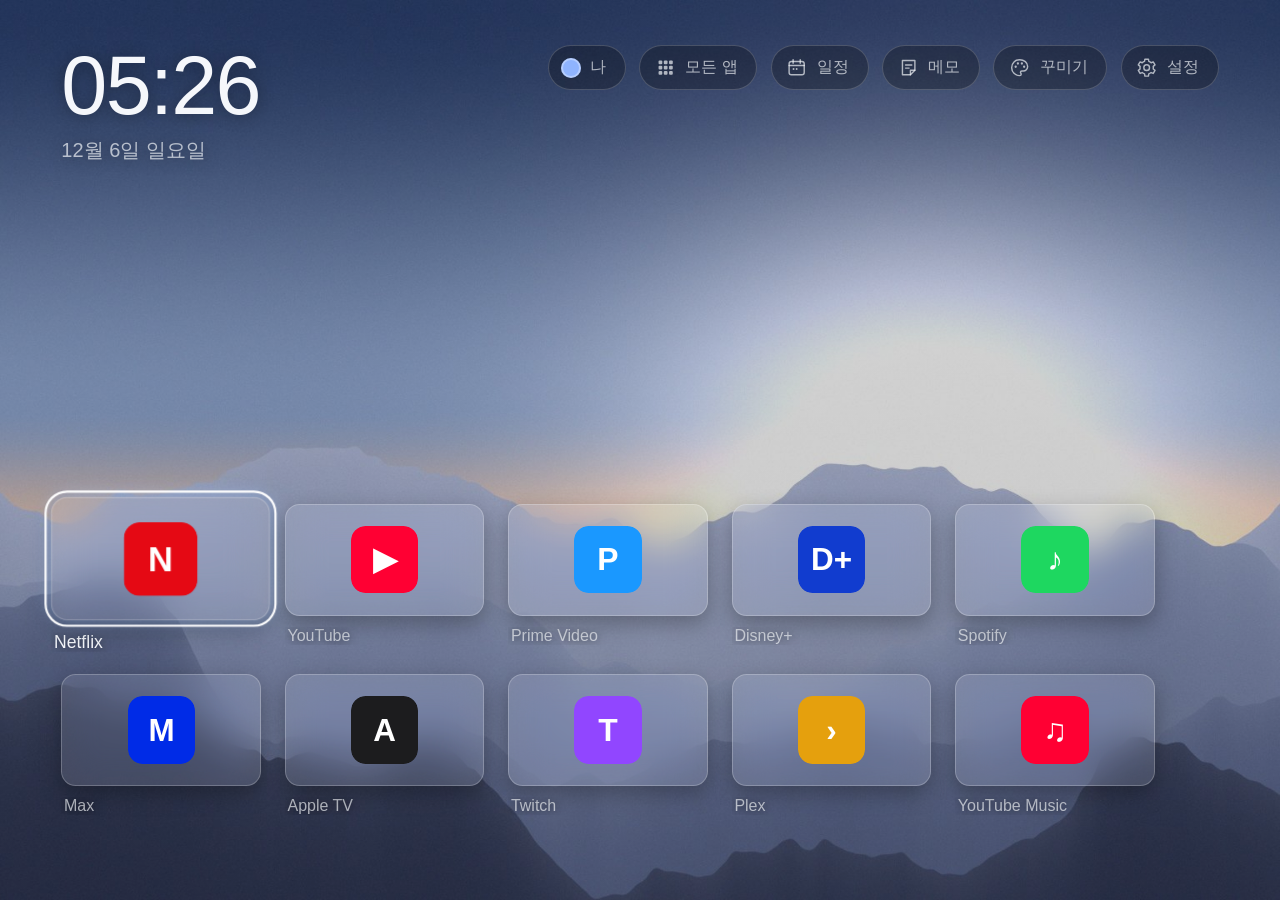
==== app/src/main/assets/www/index.html @ c69f03f1 "Screensaver and memo board - CoveDream: Cove as the TV screensaver (photos with a slow zoom, clock, " ====
<!doctype html>
<html lang="ko">
<head>
<meta charset="utf-8">
<meta name="viewport" content="width=device-width, initial-scale=1">
<title>Cove</title>
<link rel="stylesheet" href="app.css">
</head>
<body data-font="modern">
  <div id="bg"><img id="bgA" alt=""><img id="bgB" alt=""><div id="bgFill"></div><canvas id="bgFx"></canvas><div id="bgApp"><img id="bgAppImg" alt=""></div></div>
  <div id="dim"></div>

  <main id="home" data-layout="grid" data-tiles="glass" data-labels="on">
    <header class="top">
      <div class="clock" id="clock"><div class="time" id="time"></div><div class="date" id="date"></div><div class="weather" id="weather" hidden></div><div class="nextevt" id="nextEvt" hidden></div><div class="nextevt memo" id="memoLine" hidden></div></div>
      <nav class="quick">
        <button class="qbtn focusable profile" data-act="profiles" aria-label="프로필">
          <span class="pdot" id="pDot"></span><span id="pName">나</span>
        </button>
        <button class="qbtn focusable" data-act="drawer" aria-label="모든 앱">
          <svg viewBox="0 0 24 24" aria-hidden="true"><g fill="currentColor"><rect x="4" y="4" width="4.2" height="4.2" rx="1.2"/><rect x="9.9" y="4" width="4.2" height="4.2" rx="1.2"/><rect x="15.8" y="4" width="4.2" height="4.2" rx="1.2"/><rect x="4" y="9.9" width="4.2" height="4.2" rx="1.2"/><rect x="9.9" y="9.9" width="4.2" height="4.2" rx="1.2"/><rect x="15.8" y="9.9" width="4.2" height="4.2" rx="1.2"/><rect x="4" y="15.8" width="4.2" height="4.2" rx="1.2"/><rect x="9.9" y="15.8" width="4.2" height="4.2" rx="1.2"/><rect x="15.8" y="15.8" width="4.2" height="4.2" rx="1.2"/></g></svg>
          <span>모든 앱</span>
        </button>
        <button class="qbtn focusable" data-act="calendar" aria-label="일정">
          <svg viewBox="0 0 24 24" aria-hidden="true"><rect x="3.5" y="5" width="17" height="15" rx="2.5" fill="none" stroke="currentColor" stroke-width="1.6"/><path d="M3.5 9.5h17M8 3v4M16 3v4" stroke="currentColor" stroke-width="1.6" stroke-linecap="round"/><circle cx="8.5" cy="13.5" r="1.1" fill="currentColor"/><circle cx="12" cy="13.5" r="1.1" fill="currentColor"/></svg>
          <span>일정</span>
        </button>
        <button class="qbtn focusable" data-act="memo" aria-label="메모">
          <svg viewBox="0 0 24 24" aria-hidden="true"><path d="M5 4h14v11l-5 5H5z" fill="none" stroke="currentColor" stroke-width="1.6" stroke-linejoin="round"/><path d="M14 20v-5h5M8.5 9h7M8.5 12.5h4" fill="none" stroke="currentColor" stroke-width="1.6" stroke-linecap="round" stroke-linejoin="round"/></svg>
          <span>메모</span>
        </button>
        <button class="qbtn focusable" data-act="look" aria-label="꾸미기">
          <svg viewBox="0 0 24 24" aria-hidden="true"><path d="M12 3a9 9 0 0 0 0 18c1.1 0 1.7-.8 1.7-1.6 0-.5-.2-.8-.4-1.1-.3-.3-.4-.6-.4-1 0-.9.7-1.6 1.6-1.6H16a5 5 0 0 0 5-5C21 6.4 17 3 12 3Z" fill="none" stroke="currentColor" stroke-width="1.6"/><circle cx="7.5" cy="11" r="1.3" fill="currentColor"/><circle cx="10" cy="7.3" r="1.3" fill="currentColor"/><circle cx="14.5" cy="7.3" r="1.3" fill="currentColor"/><circle cx="17" cy="11" r="1.3" fill="currentColor"/></svg>
          <span>꾸미기</span>
        </button>
        <button class="qbtn focusable" data-act="settings" aria-label="설정">
          <svg viewBox="0 0 24 24" aria-hidden="true"><path d="M12 15.2a3.2 3.2 0 1 0 0-6.4 3.2 3.2 0 0 0 0 6.4Z" fill="none" stroke="currentColor" stroke-width="1.6"/><path d="m19.4 13.5.1-1.5-.1-1.5 2-1.6-2-3.4-2.4 1a7.6 7.6 0 0 0-2.6-1.5L14 2.5h-4l-.4 2.5A7.6 7.6 0 0 0 7 6.5l-2.4-1-2 3.4 2 1.6-.1 1.5.1 1.5-2 1.6 2 3.4 2.4-1a7.6 7.6 0 0 0 2.6 1.5l.4 2.5h4l.4-2.5a7.6 7.6 0 0 0 2.6-1.5l2.4 1 2-3.4-2-1.6Z" fill="none" stroke="currentColor" stroke-width="1.6" stroke-linejoin="round"/></svg>
          <span>설정</span>
        </button>
      </nav>
    </header>
    <section id="hero" class="hero" hidden>
      <div class="h-art" id="heroArt"></div>
      <div class="h-text"><h1 id="heroName"></h1><p id="heroSub"></p></div>
    </section>
    <nav id="rtabs" class="rtabs" hidden></nav>
    <section id="tiles" class="tiles"></section>
    <p id="empty" class="empty" hidden>꾸미기 › 앱 고르기에서 홈 화면에 둘 앱을 선택하세요.</p>
  </main>

  <section id="drawer" hidden>
    <div class="d-head"><h2>모든 앱</h2><span id="dCount"></span></div>
    <div class="dgrid" id="dGrid"></div>
    <div class="p-hint"><span><kbd>OK</kbd>실행</span><span><kbd>OK 길게</kbd>메뉴</span><span><kbd>뒤로</kbd>닫기</span></div>
  </section>

  <section id="cal" hidden>
    <div class="c-head"><h2>일정</h2><div class="c-tabs" id="calTabs"></div><span class="c-sync" id="calSync"></span></div>
    <div class="c-body" id="calBody"></div>
    <div class="p-hint" id="calHint"></div>
  </section>

  <section id="memo" hidden>
    <div class="c-head"><h2>메모</h2><span class="c-sync">폰 리모컨이나 "메모 남겨 …"라고 말해서도 붙일 수 있어요</span></div>
    <div class="memo-grid" id="memoGrid"></div>
    <div class="p-hint"><span><kbd>방향키</kbd>이동</span><span><kbd>OK</kbd>붙이기 · 열기</span><span><kbd>뒤로</kbd>닫기</span></div>
  </section>

  <aside id="panel" hidden>
    <div class="p-head"><div class="p-kicker" id="pKicker"></div><h2 id="pTitle"></h2></div>
    <div id="pExtra"></div>
    <div class="p-rows" id="pRows"></div>
    <div class="p-hint" id="pHint"></div>
  </aside>

  <div id="pin" hidden>
    <div class="pin-box">
      <div class="p-kicker">PIN</div>
      <h2 id="pinTitle"></h2>
      <p id="pinSub"></p>
      <div class="dots" id="pinDots"></div>
      <div class="keys" id="pinKeys"></div>
      <div class="p-hint"><span><kbd>0-9</kbd>리모컨 숫자키</span><span><kbd>뒤로</kbd>지우기 / 취소</span></div>
    </div>
  </div>

  <div id="ambient" hidden></div>

  <div id="toast" role="status"></div>
  <script src="ambient.js"></script>
  <script src="app.js"></script>
</body>
</html>
---- app/src/main/assets/www/app.css ----
/* Cove home screen. 1rem = 1/96 of the screen width, so the layout looks the same on 720p, 1080p and 4K. */
:root {
  --ink: #f5f7fb;
  --ink-dim: rgba(245, 247, 251, .68);
  --glass: rgba(255, 255, 255, .13);
  --glass-line: rgba(255, 255, 255, .22);
  --frost: rgba(246, 248, 252, .78);
  --dark: rgba(10, 12, 18, .72);
  --focus: #ffffff;
  --glow: rgba(160, 196, 255, .65);
  --panel: rgba(13, 16, 24, .9);
  --accent: #9cc2ff;
  --ease: cubic-bezier(.2, .8, .2, 1);
  color-scheme: dark;
}
html { font-size: calc(100vw / 96); background: #000; }
* { box-sizing: border-box; }
body { margin: 0; height: 100vh; overflow: hidden; color: var(--ink); background: #000;
  font-family: "Roboto", "Noto Sans CJK KR", "Noto Sans KR", sans-serif; -webkit-font-smoothing: antialiased; cursor: none; }
body[data-font="light"] { font-weight: 300; }
body[data-font="light"] .time { font-weight: 100; }
body[data-font="classic"] { font-family: "Noto Serif", "Noto Serif CJK KR", serif; }
body[data-font="mono"] { font-family: "Droid Sans Mono", "Roboto Mono", monospace; letter-spacing: -.02em; }
button { font: inherit; color: inherit; background: none; border: 0; padding: 0; }
[hidden] { display: none !important; }

/* ---------- background ---------- */
#bg { position: fixed; inset: 0; overflow: hidden; }
#bg > img { position: absolute; inset: 0; width: 100%; height: 100%; object-fit: cover; opacity: 0; transition: opacity .9s ease; }
#bg > img.on { opacity: 1; }
#bgFill, #bgFx, #bgApp { position: absolute; inset: 0; width: 100%; height: 100%; opacity: 0; transition: opacity .8s ease; }
#bg[data-kind="color"] > img.on, #bg[data-kind="live"] > img.on, #bg[data-kind="app"] > img.on { opacity: 0; }
#bg[data-kind="color"] #bgFill, #bg[data-kind="live"] #bgFx, #bg[data-kind="overlay"] #bgFx, #bg[data-kind="app"] #bgApp { opacity: 1; }
#bgApp { background: radial-gradient(120% 100% at 75% 20%, var(--appc, #1a1f2b), #05070c 75%); transition: opacity .8s ease, background .6s ease; }
#bgAppImg { position: absolute; inset: 0; width: 100%; height: 100%; object-fit: cover; filter: blur(48px) saturate(1.4) brightness(.7); transform: scale(1.3); transition: opacity .6s ease; }
#bgApp::after { content: ""; position: absolute; inset: 0; background: radial-gradient(130% 100% at 70% 25%, rgba(0,0,0,0) 30%, rgba(0,0,0,.55)); }
#dim { position: fixed; inset: 0; pointer-events: none; transition: background .4s ease;
  background: linear-gradient(180deg, rgba(0,0,0,calc(var(--dim, .2) * .7)) 0%, rgba(0,0,0,var(--dim, .2)) 100%); }

/* ---------- home ---------- */
#home { position: fixed; inset: 0; padding: 3.4rem 4.6rem 4.4rem; display: flex; flex-direction: column; }
.top { display: flex; align-items: flex-start; justify-content: space-between; gap: 2rem; }
.clock { text-shadow: 0 .1rem 1.2rem rgba(0,0,0,.35); }
.time { font-size: 6.2rem; line-height: 1; font-weight: 300; letter-spacing: -.02em; font-variant-numeric: tabular-nums; }
.time small { font-size: .38em; font-weight: 400; margin-left: .35em; letter-spacing: 0; opacity: .8; }
.date { font-size: 1.5rem; color: var(--ink-dim); margin-top: .7rem; }
.weather { display: flex; align-items: center; gap: .8rem; margin-top: .8rem; font-size: 1.4rem; color: var(--ink); }
.weather svg { width: 2.4rem; height: 2.4rem; flex: none; }
.weather b { font-weight: 500; font-size: 1.6rem; }
.weather span { color: var(--ink-dim); }
[data-layout="icons"] .weather { font-size: 1.15rem; margin-top: .4rem; }
[data-layout="icons"] .weather svg { width: 1.9rem; height: 1.9rem; }
[data-layout="minimal"] .weather { justify-content: center; font-size: 1.6rem; margin-top: 1.2rem; }
.quick { display: flex; gap: 1rem; }
.qbtn { display: flex; align-items: center; gap: .7rem; padding: .8rem 1.4rem .8rem 1.1rem; border-radius: 3rem;
  background: rgba(0,0,0,.28); border: .08rem solid rgba(255,255,255,.18); font-size: 1.2rem; color: var(--ink-dim);
  transition: transform .18s var(--ease), background .18s, color .18s; }
.qbtn svg { width: 1.6rem; height: 1.6rem; }
.qbtn.focus { background: #fff; color: #11141b; transform: scale(1.06); }
.qbtn.profile { padding-left: .9rem; }
.pdot { width: 1.5rem; height: 1.5rem; border-radius: 50%; background: var(--pc, #8fb4ff); box-shadow: inset 0 0 0 .15rem rgba(255,255,255,.35); flex: none; }

.tiles { margin-top: auto; display: grid; grid-template-columns: repeat(var(--cols, 5), minmax(0, 1fr)); gap: 2.2rem 1.8rem; }
.tile { position: relative; display: grid; gap: .8rem; transition: transform .2s var(--ease); }
.face { position: relative; aspect-ratio: 16 / 9; border-radius: var(--radius, 1.1rem); overflow: hidden; display: grid; place-items: center; isolation: isolate;
  transition: box-shadow .2s var(--ease); box-shadow: 0 .6rem 1.6rem rgba(0,0,0,.28); }
.face .banner { position: absolute; inset: -2px; width: calc(100% + 4px); height: calc(100% + 4px); max-width: none; object-fit: cover; }
.face.hasbanner { background: #000 !important; }
.face .icon { width: 34%; aspect-ratio: 1; object-fit: contain; border-radius: 22%; }
.face .initial { font-size: 2.6rem; font-weight: 700; }
.label { font-size: 1.2rem; color: var(--ink-dim); white-space: nowrap; overflow: hidden; text-overflow: ellipsis; padding: 0 .2rem;
  text-shadow: 0 .1rem .6rem rgba(0,0,0,.5); transition: color .2s; }
[data-labels="off"] .label { display: none; }
.tile.focus { transform: scale(1.1); z-index: 2; }
.face { outline: .22rem solid transparent; outline-offset: .32rem; transition: box-shadow .2s var(--ease), outline-color .15s; }
.tile.focus .face { outline-color: var(--focus); box-shadow: 0 0 1.4rem 0 var(--glow), 0 .7rem 1.4rem rgba(0,0,0,.32); }
.tile.focus .label { color: var(--ink); }

/* tile styles */
[data-tiles="glass"] .face { background: var(--glass); border: .08rem solid var(--glass-line); -webkit-backdrop-filter: blur(18px) saturate(1.3); backdrop-filter: blur(18px) saturate(1.3); }
[data-tiles="brand"] .face, .face.brand { background: var(--brand); }
[data-tiles="frosted"] .face { background: var(--frost); color: #151821; -webkit-backdrop-filter: blur(14px); backdrop-filter: blur(14px); }
[data-tiles="dark"] .face { background: var(--dark); border: .08rem solid rgba(255,255,255,.08); }
[data-tiles="clear"] .face { background: transparent; box-shadow: none; }
[data-tiles="clear"] .face .icon { width: 40%; filter: drop-shadow(0 .3rem .8rem rgba(0,0,0,.45)); }
[data-tiles="banner"] .face { background: var(--brand); }
[data-tiles="gradient"] .face { background-color: var(--brand); background-image: linear-gradient(145deg, rgba(255,255,255,.3) 0%, rgba(255,255,255,0) 45%, rgba(0,0,0,.5) 100%); }
[data-tiles="neon"] .face { background: rgba(8,10,16,.6); box-shadow: inset 0 0 0 .14rem var(--brand), 0 0 1.6rem -.3rem var(--brand); }
[data-tiles="neon"] .tile.focus .face { box-shadow: inset 0 0 0 .2rem var(--brand), 0 0 2.6rem .2rem var(--brand); }
[data-tiles="mono"] .face { background: rgba(28,31,38,.8); }
[data-tiles="mono"] .face img { filter: grayscale(1) brightness(1.2); opacity: .8; transition: filter .25s, opacity .25s; }
[data-tiles="mono"] .tile.focus .face { background: var(--ibg, var(--brand)); }
[data-tiles="mono"] .tile.focus .face img { filter: none; opacity: 1; }
.face .pname { display: none; }
[data-tiles="poster"] .face { aspect-ratio: 2 / 3; background-color: var(--brand); background-image: linear-gradient(180deg, rgba(255,255,255,.14), rgba(0,0,0,.72)); align-content: start; padding-top: 22%; }
[data-tiles="poster"] .face .icon { width: 50%; }
[data-tiles="poster"] .face .pname { display: block; position: absolute; left: .9rem; right: .9rem; bottom: .9rem; font-size: 1.15rem; font-weight: 600; line-height: 1.25; text-align: left; }
[data-tiles="poster"] .strip .tile { --tw: 10rem; }

/* tile shapes and sizes */
#home { --tsz: 1; }
#home[data-size="s"] { --tsz: .82; }
#home[data-size="l"] { --tsz: 1.2; }
#home[data-shape="pill"] .face { border-radius: 999px; aspect-ratio: 2 / 1; padding-top: 0; align-content: center; }
#home[data-shape="pill"] .face .pname { display: none; }
#home[data-shape="pill"] .face .icon { width: 26%; }
#home[data-shape="square"] .face { border-radius: .25rem; }
#home[data-shape="circle"] .face { aspect-ratio: 1 / 1; border-radius: 50%; width: min(100%, calc(9rem * var(--tsz))); justify-self: center; padding-top: 0; align-content: center; }
#home[data-shape="circle"] .face .icon { width: 50%; }
#home[data-shape="circle"] .face .pname { display: none; }
#home[data-shape="circle"] .label { text-align: center; }
#home[data-shape="circle"] .strip .tile { --tw: 10rem; }

/* ---------- layout: grid (Glass) ---------- */
[data-layout="grid"] .tiles { max-width: 100%; }

/* ---------- layout: icons ---------- */
[data-layout="icons"] { --radius: 1.6rem; }
[data-layout="icons"] .time { font-size: 3rem; }
[data-layout="icons"] .date { font-size: 1.2rem; margin-top: .4rem; }
[data-layout="icons"] .tiles { margin: auto 0; align-self: center; width: 100%; max-width: 82rem; gap: 2.6rem 2.2rem; }
[data-layout="icons"] .face { aspect-ratio: 5 / 3; }
[data-layout="icons"] .face .icon { width: 42%; }
[data-layout="icons"] .label { text-align: center; }

/* ---------- layout: minimal ---------- */
[data-layout="minimal"] .top { position: absolute; top: 3.4rem; right: 4.6rem; }
[data-layout="minimal"] .clock { position: fixed; left: 0; right: 0; top: 21vh; text-align: center; }
[data-layout="minimal"] .time { font-size: 13rem; font-weight: 200; }
[data-layout="minimal"] .date { font-size: 1.9rem; margin-top: 1.4rem; }
[data-layout="minimal"] .tiles { display: flex; gap: 1.6rem; overflow: hidden; padding: 2.4rem 3rem;
  margin: auto -4.6rem 0; scroll-behavior: smooth; }
/* auto margins centre the row while it fits, and let it scroll from the first app once it doesn't */
[data-layout="minimal"] .tile:first-child { margin-left: auto; }
[data-layout="minimal"] .tile:last-child { margin-right: auto; }
[data-layout="minimal"] .tile { flex: 0 0 calc(11.5rem * var(--tsz, 1)); }
[data-layout="minimal"] .face { --radius: 1rem; }
[data-layout="minimal"] .label { text-align: center; font-size: 1.05rem; }

.empty { margin: auto; font-size: 1.6rem; color: var(--ink-dim); background: rgba(0,0,0,.35); padding: 1.2rem 2rem; border-radius: 1rem; }
[data-clock="off"] .clock { visibility: hidden; }

/* ---------- category rows ---------- */
.tiles.sections { display: flex; flex-direction: column; gap: 1.4rem; overflow: hidden; flex: 1 1 auto; min-height: 0; margin-top: 0; padding-top: 2.4rem;
  -webkit-mask-image: linear-gradient(to bottom, transparent 0, #000 2.4rem); mask-image: linear-gradient(to bottom, transparent 0, #000 2.4rem); }
.tiles.sections > .cat:first-child { margin-top: auto; }
.cat { flex: none; }
.cat h3 { margin: 0 0 .1rem 2.6rem; font-size: 1.35rem; font-weight: 500; color: var(--ink-dim); text-shadow: 0 .1rem .6rem rgba(0,0,0,.5); }
.strip { display: flex; gap: 1.6rem; overflow: hidden; padding: 2rem 2.4rem 2rem; margin: 0; }
.strip .tile { flex: 0 0 calc(var(--tw, 15.5rem) * var(--tsz, 1)); }
[data-layout="icons"] .strip .tile { --tw: 13.5rem; }
.hole { flex: none; font-size: 1.1rem; color: var(--ink-dim); padding: 1.6rem 1.4rem; border: .1rem dashed rgba(255,255,255,.25); border-radius: 1rem; }

/* move mode: the tile being moved */
.tile.moving .face { outline-color: #ffd76b; box-shadow: 0 0 1.8rem .2rem rgba(255,215,107,.5); }
.tile.moving { animation: nudge 1.2s ease-in-out infinite; }
@keyframes nudge { 50% { transform: scale(1.1) translateY(-.4rem); } }

/* ---------- all apps ---------- */
#drawer { position: fixed; inset: 0; background: rgba(8,10,16,.82); -webkit-backdrop-filter: blur(22px); backdrop-filter: blur(22px);
  padding: 3.4rem 4.6rem 2.4rem; display: flex; flex-direction: column; gap: 1.8rem; animation: fade .25s ease; }
@keyframes fade { from { opacity: 0; } }
.d-head { display: flex; align-items: baseline; gap: 1.2rem; }
.d-head h2 { margin: 0; font-size: 2.6rem; font-weight: 500; }
.d-head span { color: var(--ink-dim); font-size: 1.3rem; }
.dgrid { flex: 1; overflow: hidden; display: grid; grid-template-columns: repeat(6, minmax(0, 1fr)); gap: 2rem 1.6rem; align-content: start; padding: 2rem 2.4rem; margin: 0 -2.4rem; }
.dgrid .face { background: var(--brand); }
.dgrid .face.glassy { background: rgba(255,255,255,.1); }

/* ---------- side panel ---------- */
#panel { position: fixed; top: 0; right: 0; bottom: 0; width: 36rem; background: var(--panel);
  -webkit-backdrop-filter: blur(24px); backdrop-filter: blur(24px); border-left: .08rem solid rgba(255,255,255,.08);
  padding: 3rem 2.4rem 2.4rem; display: flex; flex-direction: column; gap: 1.3rem; animation: slide .28s var(--ease); }
@keyframes slide { from { transform: translateX(4rem); opacity: 0; } }
.p-kicker { font-size: 1rem; letter-spacing: .14em; text-transform: uppercase; color: var(--accent); }
.p-head h2 { margin: .4rem 0 0; font-size: 2.4rem; font-weight: 500; }
.p-rows { display: grid; gap: .5rem; overflow: hidden; align-content: start; flex: 1; position: relative; }
.row { display: flex; align-items: center; gap: 1.2rem; padding: .78rem 1.3rem; border-radius: 1rem; font-size: 1.25rem; transition: background .15s; }
.row .name { flex: 1; min-width: 0; }
.row .name small { display: block; font-size: 1rem; color: var(--ink-dim); margin-top: .2rem; }
.row .val { color: var(--ink-dim); display: flex; align-items: center; gap: .7rem; white-space: nowrap; }
.row .val b { font-weight: 500; color: var(--ink); }
.row .arrow { opacity: 0; color: var(--accent); font-size: 1.1rem; }
.row .thumb { width: 4.6rem; height: 2.6rem; border-radius: .4rem; object-fit: cover; flex: none; display: block; }
.thumb.live-flow { background: radial-gradient(circle at 30% 40%, #408cff, transparent 60%), radial-gradient(circle at 70% 60%, #ff5aaa, transparent 55%), #0b1020; }
.thumb.live-stars { background: radial-gradient(1px 1px at 20% 30%, #fff, transparent), radial-gradient(1px 1px at 60% 20%, #fff, transparent), radial-gradient(1px 1px at 80% 60%, #fff, transparent), radial-gradient(1px 1px at 35% 70%, #fff, transparent), linear-gradient(#02030a, #1b1d45); }
.thumb.live-app { background: linear-gradient(120deg, #e50914, #1a98ff 50%, #1ed760); }
.row .check { width: 1.6rem; height: 1.6rem; border-radius: .4rem; border: .12rem solid rgba(255,255,255,.4); display: grid; place-items: center; font-size: 1.1rem; flex: none; }
.row .check.on { background: var(--accent); border-color: var(--accent); color: #0c1220; }
.row .dot { width: 1.4rem; height: 1.4rem; border-radius: 50%; flex: none; box-shadow: inset 0 0 0 .12rem rgba(255,255,255,.35); }
.row .appicon { width: 2.4rem; height: 2.4rem; border-radius: .5rem; object-fit: contain; flex: none; }
.row.sel { background: rgba(255,255,255,.12); box-shadow: inset 0 0 0 .1rem rgba(255,255,255,.2); }
.row.sel .arrow { opacity: 1; }
.row.action .val { color: var(--accent); }
.row.danger .name { color: #ffb1a8; }
.p-hint { font-size: 1rem; color: var(--ink-dim); display: flex; gap: 1.4rem; flex-wrap: wrap; }
.p-hint kbd { font: inherit; padding: .1rem .6rem; border-radius: .4rem; background: rgba(255,255,255,.12); color: var(--ink); margin-right: .4rem; }
.pair { display: grid; grid-template-columns: 11rem 1fr; gap: 1.6rem; align-items: center; padding: 1.4rem; border-radius: 1.2rem; background: rgba(255,255,255,.06); }
.pair .qr { width: 11rem; height: 11rem; border-radius: .8rem; overflow: hidden; background: #fff; }
.pair .qr svg { width: 100%; height: 100%; display: block; }
.diag { display: grid; gap: .5rem; font-size: 1.05rem; color: var(--ink-dim); line-height: 1.5; }
.diag .ok { color: #7ee0b0; } .diag .bad { color: #ffb1a8; }
.help { display: grid; gap: .8rem; padding: 1.4rem; border-radius: 1.2rem; background: rgba(255,255,255,.06); font-size: 1.1rem; line-height: 1.55; color: var(--ink-dim); }
.help b { color: var(--ink); font-weight: 500; }
.help code { display: block; font-family: monospace; font-size: .95rem; color: var(--ink); background: rgba(0,0,0,.35); padding: .7rem .9rem; border-radius: .6rem; word-break: break-all; }
.pair p { margin: 0; font-size: 1.15rem; color: var(--ink-dim); line-height: 1.5; }
.pair b { display: block; color: var(--ink); font-size: 1.25rem; margin: .5rem 0; word-break: break-all; font-weight: 500; }

/* ---------- PIN ---------- */
#pin { position: fixed; inset: 0; background: rgba(6,8,14,.78); -webkit-backdrop-filter: blur(16px); backdrop-filter: blur(16px); display: grid; place-items: center; animation: fade .2s ease; z-index: 20; }
.pin-box { width: 30rem; display: grid; gap: 1.2rem; justify-items: center; text-align: center; }
.pin-box h2 { margin: 0; font-size: 2.2rem; font-weight: 500; }
.pin-box p { margin: 0; min-height: 1.6rem; font-size: 1.2rem; color: var(--ink-dim); }
.pin-box p.bad { color: #ffb1a8; }
.dots { display: flex; gap: 1.2rem; margin: .6rem 0 1rem; }
.dots i { width: 1.4rem; height: 1.4rem; border-radius: 50%; border: .15rem solid rgba(255,255,255,.6); }
.dots i.on { background: #fff; border-color: #fff; }
.dots.shake { animation: shake .35s; }
@keyframes shake { 25% { transform: translateX(-1rem); } 75% { transform: translateX(1rem); } }
.keys { display: grid; grid-template-columns: repeat(3, 6.4rem); gap: .9rem; }
.keys span { height: 4.6rem; border-radius: 1.2rem; background: rgba(255,255,255,.1); display: grid; place-items: center; font-size: 1.9rem; transition: transform .12s; }
.keys span.small { font-size: 1.15rem; color: var(--ink-dim); }
.keys span.sel { background: #fff; color: #11141b; transform: scale(1.06); }
.tile .lock { position: absolute; right: .6rem; top: .6rem; width: 2rem; height: 2rem; border-radius: 50%; background: rgba(0,0,0,.55); display: grid; place-items: center; }
.tile .lock svg { width: 1.1rem; height: 1.1rem; }

/* ---------- toast ---------- */
#toast { position: fixed; left: 50%; bottom: 3rem; transform: translate(-50%, 2rem); opacity: 0; padding: .9rem 1.6rem; border-radius: 3rem;
  background: rgba(16,19,28,.92); font-size: 1.2rem; transition: opacity .25s, transform .25s var(--ease); pointer-events: none; }
#toast.on { opacity: 1; transform: translate(-50%, 0); }

@media (prefers-reduced-motion: reduce) { * { transition: none !important; animation: none !important; } }
[data-layout="icons"] .tiles.sections { margin: 0; max-width: none; align-self: stretch; }

/* a flat grid that grows past the screen scrolls with the focus (big tiles, many apps) */
[data-layout="grid"] .tiles:not(.sections), [data-layout="icons"] .tiles:not(.sections) {
  min-height: 0; overflow: hidden; padding: 2rem 2.4rem; margin-left: -2.4rem; margin-right: -2.4rem; }
[data-layout="icons"] .tiles:not(.sections) { margin-top: auto; margin-bottom: auto; }

/* ---------- design: Theater ---------- */
[data-layout="theater"] .time { font-size: 3rem; }
[data-layout="theater"] .date { font-size: 1.2rem; margin-top: .4rem; }
.hero { display: flex; align-items: flex-end; gap: 3.2rem; flex: 1 1 auto; min-height: 0; padding: 1.6rem 0 1.2rem; overflow: hidden; }
.h-art { flex: none; width: min(40rem, calc((52vh - 12rem) * 16 / 9)); aspect-ratio: 16 / 9; border-radius: 1.6rem; overflow: hidden; display: grid; place-items: center;
  background-color: var(--brand, #2a2f3a); background-image: linear-gradient(145deg, rgba(255,255,255,.18), rgba(0,0,0,.45));
  box-shadow: 0 2.4rem 5rem -1rem rgba(0,0,0,.6); transition: background-color .4s; }
.h-art img { width: 100%; height: 100%; object-fit: cover; }
.h-art img.hicon { width: 30%; height: auto; aspect-ratio: 1; object-fit: contain; border-radius: 22%; }
.h-text { min-width: 0; padding-bottom: 1rem; text-shadow: 0 .2rem 1.6rem rgba(0,0,0,.5); }
.h-text h1 { margin: 0; font-size: 4.4rem; font-weight: 600; letter-spacing: -.01em; line-height: 1.05; }
.h-text p { margin: 1rem 0 0; font-size: 1.4rem; color: var(--ink-dim); }
[data-layout="theater"] .tiles.sections { flex: 0 0 auto; max-height: 40vh; padding-top: 1rem; -webkit-mask-image: none; mask-image: none; }
[data-layout="theater"] .tiles.sections > .cat:first-child { margin-top: 0; }
[data-layout="theater"] .strip .tile { --tw: 13rem; }
[data-layout="theater"] .label { display: none; }

/* ---------- design: Column ---------- */
[data-layout="column"] .tiles { display: grid; grid-template-columns: 19rem minmax(0, 1fr); gap: 3rem; margin-top: 2.4rem; flex: 1 1 auto; min-height: 0; align-items: start; }
.colnav { display: grid; gap: .5rem; align-content: start; }
.colitem { display: flex; justify-content: space-between; align-items: center; gap: 1rem; padding: 1.1rem 1.4rem; border-radius: 1.1rem; font-size: 1.5rem;
  color: var(--ink-dim); transition: background .15s, color .15s, transform .15s; text-shadow: 0 .1rem .6rem rgba(0,0,0,.4); }
.colitem span { font-size: 1.1rem; opacity: .7; }
.colitem.cur { color: var(--ink); background: rgba(255,255,255,.12); }
.colitem.focus { background: #fff; color: #11141b; text-shadow: none; transform: scale(1.04); }
.colgrid { display: grid; grid-template-columns: repeat(4, minmax(0, 1fr)); gap: 2rem 1.6rem; overflow: hidden; max-height: 100%; padding: 2rem 2.4rem; margin: -2rem -2.4rem; align-content: start; }
.colgrid .hole { grid-column: 1 / -1; }

/* ---------- design: Dock ---------- */
/* The dock never clips: icons fit the width (--dk, set from the app count), the focused icon really grows
   (width, not a scale), so its neighbours move aside, and its name shows above it. */
[data-layout="dock"] .clock { position: fixed; left: 0; right: 0; top: 20vh; text-align: center; }
[data-layout="dock"] .time { font-size: 11rem; font-weight: 200; }
[data-layout="dock"] .date { font-size: 1.8rem; margin-top: 1.2rem; }
[data-layout="dock"] .weather { justify-content: center; font-size: 1.6rem; margin-top: 1.2rem; }
[data-layout="dock"] .top { justify-content: flex-end; }
[data-layout="dock"] .tiles { position: relative; display: flex; align-items: flex-end; justify-content: center; gap: 1.2rem;
  margin: auto auto 0; max-width: 100%; overflow: visible; padding: 1.2rem 2rem; }
[data-layout="dock"] .tiles::before { content: ""; position: absolute; left: 0; right: 0; bottom: 0; height: calc(var(--dk, 6.4rem) + 2.4rem); z-index: -1;
  border-radius: 2.4rem; background: rgba(255,255,255,.14); border: .08rem solid rgba(255,255,255,.18);
  -webkit-backdrop-filter: blur(20px) saturate(1.3); backdrop-filter: blur(20px) saturate(1.3); }
[data-layout="dock"] .tile { flex: 0 0 var(--dk, 6.4rem); position: relative; transform: none !important; transition: flex-basis .22s var(--ease), margin .22s var(--ease); }
[data-layout="dock"] .tile.near { flex-basis: calc(var(--dk, 6.4rem) * 1.2); }
[data-layout="dock"] .tile.focus { flex-basis: calc(var(--dk, 6.4rem) * 1.5); margin-bottom: .6rem; }
[data-layout="dock"] .face { aspect-ratio: 1 / 1; border-radius: 24%; box-shadow: 0 .5rem 1.2rem rgba(0,0,0,.3); }
[data-layout="dock"] .face .icon { width: 70%; }
[data-layout="dock"][data-tiles="clear"] .face { box-shadow: none; overflow: visible; }
[data-layout="dock"][data-tiles="clear"] .face .icon { width: 100%; border-radius: 24%; filter: drop-shadow(0 .4rem .8rem rgba(0,0,0,.35)); }
[data-layout="dock"] .tile.focus .face { box-shadow: 0 .8rem 1.6rem rgba(0,0,0,.4); }
[data-layout="dock"] .face { outline-offset: .28rem; }
[data-layout="dock"] .label { display: block !important; position: absolute; bottom: calc(100% + 1rem); left: 50%; transform: translateX(-50%);
  padding: .35rem 1rem; border-radius: .8rem; background: rgba(10,12,18,.8); color: var(--ink); font-size: 1.3rem; line-height: 1.3;
  opacity: 0; pointer-events: none; transition: opacity .15s; white-space: nowrap; overflow: visible; max-width: none; text-shadow: none; }
[data-layout="dock"] .tile.focus .label { opacity: 1; }

/* ---------- design: Collage ---------- */
[data-layout="collage"] .tiles { grid-template-columns: repeat(6, minmax(0, 1fr)); grid-auto-flow: dense; gap: 1.6rem; min-height: 0; overflow: hidden;
  padding: 2rem 2.4rem; margin-left: -2.4rem; margin-right: -2.4rem; }
[data-layout="collage"] .tile:first-child { grid-column: span 2; grid-row: span 2; display: flex; flex-direction: column; }
[data-layout="collage"] .tile:first-child .face { flex: 1; aspect-ratio: auto; }
[data-layout="collage"] .tile:first-child .face .icon { width: 30%; }
[data-layout="collage"] .tile:nth-child(6n+4) { grid-column: span 2; }
[data-layout="collage"] .tile:nth-child(6n+4) .face { aspect-ratio: 34 / 9; }
[data-layout="collage"] .tile:nth-child(6n+4) .face .icon { width: 17%; }

/* Filled tiles take the colour behind the app's icon, so the icon and the tile are one surface. */
#home .face.filled, #drawer .face.filled { background-color: var(--ibg); }
.face .icon.glyph { border-radius: 0; width: 52%; }
[data-layout="icons"] .face .icon.glyph { width: 58%; }
#home[data-shape="circle"] .face .icon.glyph, [data-layout="dock"] .face .icon.glyph { width: 74%; }
#home[data-shape="pill"] .face .icon.glyph { width: 36%; }
[data-tiles="poster"] .face .icon.glyph { width: 62%; }
/* An ordinary icon on its own colour: soften its square edge into the tile */
.face.filled .icon:not(.glyph) { border-radius: 24%; }

/* rows live in a box that reaches past the screen padding, so the first and last tiles have room to grow */
.tiles.sections { margin-left: -2.4rem; margin-right: -2.4rem; }

/* ---------- row tabs (Minimal, Dock with categories) ---------- */
.rtabs { display: flex; justify-content: center; flex-wrap: wrap; gap: .8rem; margin-top: auto; padding: 0 2rem; }
.rtab { padding: .6rem 1.5rem; border-radius: 2rem; font-size: 1.25rem; color: var(--ink-dim); background: rgba(0,0,0,.28);
  border: .08rem solid rgba(255,255,255,.12); transition: background .15s, color .15s, transform .15s; }
.rtab.cur { color: var(--ink); background: rgba(255,255,255,.18); }
.rtab.focus { background: #fff; color: #11141b; transform: scale(1.06); }
#rtabs:not([hidden]) ~ .tiles { margin-top: .6rem !important; }
[data-layout="minimal"] .hole, [data-layout="dock"] .hole { margin: 1rem auto; }

/* ---------- Collage with categories: each row is its own collage ---------- */
[data-layout="collage"] .tiles.sections { display: flex; padding: 2.4rem 0 0; }
[data-layout="collage"] .tiles.sections .strip { display: grid; grid-template-columns: repeat(6, minmax(0, 1fr)); grid-auto-flow: dense; gap: 1.6rem;
  overflow: visible; padding: 1.6rem 2.4rem 1.6rem; }
[data-layout="collage"] .tiles.sections .strip .tile { flex: none; }
[data-layout="collage"] .tiles.sections .hole { grid-column: 1 / -1; }

[data-layout="dock"] #rtabs:not([hidden]) ~ .tiles { margin-top: 4.2rem !important; }
.tiles.sections { margin-top: .6rem; }

/* ---------- calendar ---------- */
.nextevt { display: flex; align-items: center; gap: .7rem; margin-top: .7rem; font-size: 1.3rem; color: var(--ink); text-shadow: 0 .1rem .8rem rgba(0,0,0,.45); }
.nextevt svg { width: 1.7rem; height: 1.7rem; flex: none; opacity: .85; }
.nextevt b { font-weight: 500; }
.nextevt span { color: var(--ink-dim); white-space: nowrap; overflow: hidden; text-overflow: ellipsis; max-width: 40rem; }
[data-layout="minimal"] .nextevt, [data-layout="dock"] .nextevt { justify-content: center; font-size: 1.5rem; }
[data-layout="icons"] .nextevt, [data-layout="theater"] .nextevt { font-size: 1.1rem; margin-top: .4rem; }

#cal { position: fixed; inset: 0; background: rgba(8,10,16,.86); -webkit-backdrop-filter: blur(22px); backdrop-filter: blur(22px);
  padding: 3.4rem 4.6rem 2.4rem; display: flex; flex-direction: column; gap: 1.8rem; animation: fade .25s ease; }
.c-head { display: flex; align-items: center; gap: 2rem; }
.c-head h2 { margin: 0; font-size: 2.6rem; font-weight: 500; }
.c-tabs { display: flex; gap: .6rem; }
.c-tabs span { padding: .5rem 1.3rem; border-radius: 2rem; font-size: 1.2rem; color: var(--ink-dim); background: rgba(255,255,255,.06); }
.c-tabs span.cur { background: rgba(255,255,255,.2); color: var(--ink); }
.c-tabs .cbtn { margin-left: .6rem; border: .08rem solid rgba(255,255,255,.18); }
.c-tabs span.cfocus { background: #fff; color: #11141b; transform: scale(1.06); }
.c-tabs span { transition: transform .12s, background .12s; }
.c-sync { margin-left: auto; font-size: 1.1rem; color: var(--ink-dim); }
.c-body { flex: 1; min-height: 0; overflow: hidden; }
.cal-day { height: 100%; display: flex; flex-direction: column; gap: 1.4rem; max-width: 70rem; }
.cal-day h3, .magenda h3 { margin: 0; font-size: 2.2rem; font-weight: 500; }
.cal-day h3 small { font-size: 1.3rem; color: var(--accent); margin-left: .8rem; font-weight: 400; }
.ev-list { display: grid; gap: .8rem; overflow: hidden; align-content: start; flex: 1; min-height: 0; }
.ev { display: grid; grid-template-columns: 9rem 1fr; gap: 1.4rem; align-items: center; padding: 1.1rem 1.4rem; border-radius: 1.1rem;
  background: rgba(255,255,255,.06); border-left: .4rem solid var(--evc, #fff); }
.ev-time { font-size: 1.3rem; color: var(--ink); font-variant-numeric: tabular-nums; }
.ev-time em { display: block; font-style: normal; font-size: 1rem; color: var(--ink-dim); }
.ev-main b { display: block; font-size: 1.5rem; font-weight: 500; white-space: nowrap; overflow: hidden; text-overflow: ellipsis; }
.ev-main span { font-size: 1.05rem; color: var(--ink-dim); }
.cal-empty { margin: 0; font-size: 1.5rem; color: var(--ink-dim); padding: 2rem 0; }
.cal-week { height: 100%; display: grid; grid-template-columns: repeat(7, minmax(0, 1fr)); gap: 1rem; }
.wk { background: rgba(255,255,255,.05); border-radius: 1.2rem; padding: 1.1rem; display: flex; flex-direction: column; gap: .6rem; min-width: 0; overflow: hidden; }
.wk h4 { margin: 0 0 .4rem; font-size: 1.15rem; font-weight: 400; color: var(--ink-dim); }
.wk h4 b { font-size: 1.8rem; color: var(--ink); font-weight: 500; margin-left: .3rem; }
.wk.today h4 b { color: var(--accent); }
.wk.sel { box-shadow: inset 0 0 0 .15rem rgba(255,255,255,.5); }
.chip { font-size: 1.05rem; padding: .45rem .7rem; border-radius: .6rem; background: rgba(255,255,255,.08); border-left: .3rem solid var(--evc, #fff);
  white-space: nowrap; overflow: hidden; text-overflow: ellipsis; }
.chip i { font-style: normal; color: var(--ink-dim); margin-right: .4rem; font-variant-numeric: tabular-nums; }
.more { font-size: 1rem; color: var(--ink-dim); }
.cal-month { height: 100%; display: grid; grid-template-columns: minmax(0, 1.35fr) minmax(0, 1fr); gap: 3rem; }
.mgrid { display: grid; grid-template-columns: repeat(7, 1fr); grid-template-rows: auto auto repeat(6, minmax(0, 1fr)); gap: .4rem; min-height: 0; height: 100%; }
.mtitle { grid-column: 1 / -1; font-size: 2rem; font-weight: 500; margin-bottom: .6rem; }
.dow { text-align: center; font-size: 1.05rem; color: var(--ink-dim); padding: .3rem 0; }
.mday { border-radius: .8rem; padding: .5rem .7rem; font-size: 1.3rem; display: flex; flex-direction: column; gap: .2rem; background: rgba(255,255,255,.04); font-variant-numeric: tabular-nums; }
.mday i { font-style: normal; color: var(--accent); font-size: 1rem; letter-spacing: .1rem; }
.mday.out { opacity: .35; }
.mday.today { color: var(--accent); font-weight: 600; }
.mday.sel { background: #fff; color: #11141b; }
.mday.sel i { color: #2f5bd3; }
.magenda { display: flex; flex-direction: column; gap: 1.2rem; min-height: 0; }

.mday.cfocus { background: #fff; color: #11141b; transform: scale(1.06); box-shadow: 0 .6rem 1.4rem rgba(0,0,0,.4); }
.mday.cfocus i { color: #2f5bd3; }
.mday { transition: transform .12s; }
.wk.cfocus { background: rgba(255,255,255,.14); box-shadow: inset 0 0 0 .18rem #fff; }
.ev.cfocus { background: rgba(255,255,255,.18); box-shadow: inset 0 0 0 .14rem #fff; }
.ev.add { border-left-color: transparent; background: rgba(255,255,255,.03); }
.ev.add .ev-time { font-size: 1.8rem; color: var(--accent); }
.ev.add b { color: var(--accent); }
.cal-day h3 small, .magenda h3 small { font-size: 1.3rem; color: var(--accent); margin-left: .8rem; font-weight: 400; }

/* ---------- memo board ---------- */
.nextevt.memo svg { opacity: .85; }
#memo { position: fixed; inset: 0; background: rgba(8,10,16,.86); -webkit-backdrop-filter: blur(22px); backdrop-filter: blur(22px);
  padding: 3.4rem 4.6rem 2.4rem; display: flex; flex-direction: column; gap: 1.8rem; animation: fade .25s ease; }
.memo-grid { flex: 1; min-height: 0; overflow: hidden; display: grid; grid-template-columns: repeat(4, minmax(0, 1fr)); gap: 2.4rem 2rem; align-content: start; padding: 1.6rem 1.2rem; margin: 0 -1.2rem; }
.note { min-height: 13rem; border-radius: 1.2rem; padding: 1.6rem 1.6rem 1.2rem; background: var(--c, #ffe58a); color: #1d1a12; display: flex; flex-direction: column; gap: .8rem;
  transform: rotate(var(--r, 0deg)); box-shadow: 0 1rem 2.4rem rgba(0,0,0,.4); transition: transform .15s; }
.note p { margin: 0; flex: 1; font-size: 1.6rem; line-height: 1.45; white-space: pre-wrap; word-break: keep-all; overflow: hidden; display: -webkit-box; -webkit-line-clamp: 5; -webkit-box-orient: vertical; }
.note small { font-size: 1.05rem; opacity: .6; }
.note.add { background: rgba(255,255,255,.07); color: var(--ink); border: .14rem dashed rgba(255,255,255,.3); box-shadow: none; align-items: center; justify-content: center; transform: none; }
.note.add b { font-size: 3.4rem; font-weight: 300; color: var(--accent); }
.note.add span { font-size: 1.3rem; color: var(--ink-dim); }
.note.cfocus { transform: rotate(0deg) scale(1.06); outline: .22rem solid #fff; outline-offset: .32rem; }
#ambient { position: fixed; inset: 0; z-index: 30; }
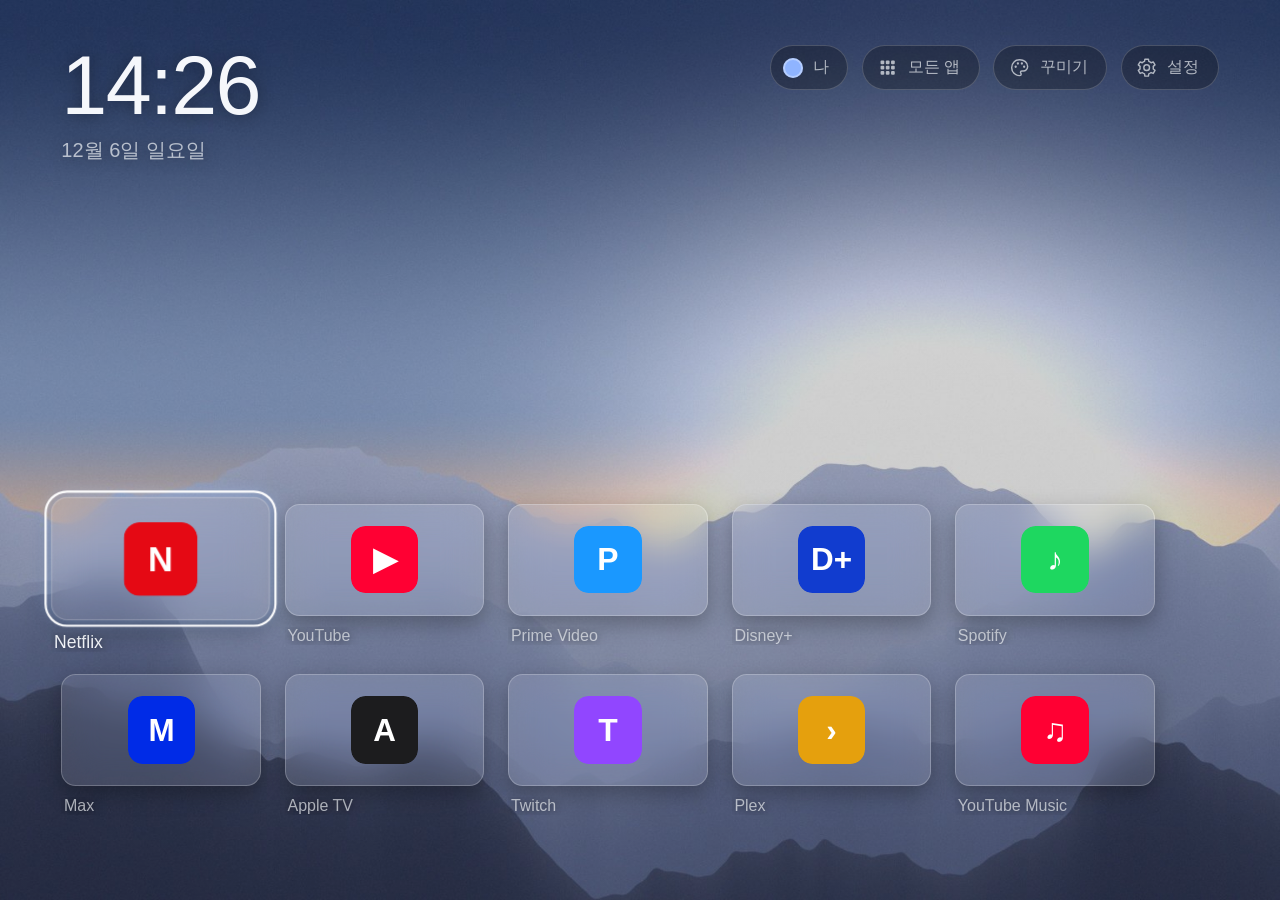
==== commit 5e82d520: "Time zone, arrow-key areas, two-level menus by permission, save/cancel, profile switcher, Korean key" ====
--- a/app/src/main/assets/www/index.html
+++ b/app/src/main/assets/www/index.html
@@ -66,6 +66,22 @@
     <div class="p-hint"><span><kbd>방향키</kbd>이동</span><span><kbd>OK</kbd>붙이기 · 열기</span><span><kbd>뒤로</kbd>닫기</span></div>
   </section>
 
+  <section id="me" hidden>
+    <div class="me-head" id="meHead"></div>
+    <div class="me-grid" id="meGrid"></div>
+    <div class="p-hint"><span><kbd>방향키</kbd>이동</span><span><kbd>OK</kbd>열기 · 바꾸기</span><span><kbd>뒤로</kbd>닫기</span></div>
+  </section>
+
+  <div id="switcher" hidden>
+    <div class="sw-box"><div class="p-kicker">프로필</div><h2>누가 볼까요?</h2>
+      <div class="sw-list" id="swList"></div>
+      <div class="sw-btns" id="swBtns"></div>
+      <div class="p-hint"><span><kbd>◀ ▶</kbd>고르기</span><span><kbd>OK</kbd>바꾸기</span><span><kbd>▼</kbd>나의 프로필 · 프로필 설정</span><span><kbd>뒤로</kbd>닫기</span></div>
+    </div>
+  </div>
+
+  <section id="mini" hidden></section>
+
   <aside id="panel" hidden>
     <div class="p-head"><div class="p-kicker" id="pKicker"></div><h2 id="pTitle"></h2></div>
     <div id="pExtra"></div>
@@ -88,6 +104,7 @@
 
   <div id="toast" role="status"></div>
   <script src="ambient.js"></script>
+  <script src="keyboard.js"></script>
   <script src="app.js"></script>
 </body>
 </html>
--- a/app/src/main/assets/www/app.css
+++ b/app/src/main/assets/www/app.css
@@ -411,3 +411,58 @@
 .note.add span { font-size: 1.3rem; color: var(--ink-dim); }
 .note.cfocus { transform: rotate(0deg) scale(1.06); outline: .22rem solid #fff; outline-offset: .32rem; }
 #ambient { position: fixed; inset: 0; z-index: 30; }
+
+.note.later { opacity: .55; }
+
+/* mini apps run full screen inside Cove; panels, the PIN pad and toasts stay above them */
+#mini { position: fixed; inset: 0; z-index: 10; background: #07080d; }
+#mini iframe { display: block; width: 100%; height: 100%; border: 0; }
+#panel { z-index: 15; }
+#toast { z-index: 25; }
+
+/* profile icon */
+.pdot.emoji { width: 2rem; height: 2rem; display: grid; place-items: center; font-size: 1.25rem; line-height: 1; }
+.av { display: grid; place-items: center; border-radius: 50%; background: var(--pc, #8fb4ff); color: #fff; font-weight: 700; flex: none;
+  box-shadow: inset 0 0 0 .2rem rgba(255,255,255,.35); }
+.av.big { width: 7rem; height: 7rem; font-size: 3.2rem; }
+.av.emoji.big { font-size: 3.8rem; }
+
+/* 나의 프로필 */
+#me { position: fixed; inset: 0; background: rgba(8,10,16,.88); -webkit-backdrop-filter: blur(22px); backdrop-filter: blur(22px);
+  padding: 3rem 4.6rem 2.2rem; display: flex; flex-direction: column; gap: 2rem; animation: fade .25s ease; }
+.me-head { display: flex; align-items: center; gap: 2rem; }
+.me-who h2 { margin: 0; font-size: 2.8rem; letter-spacing: -.01em; }
+.me-who p { margin: .4rem 0 0; font-size: 1.2rem; color: var(--ink-dim); }
+.me-btns { margin-left: auto; display: flex; gap: 1rem; }
+.me-btn { padding: .9rem 1.5rem; border-radius: 3rem; background: rgba(255,255,255,.1); font-size: 1.15rem; }
+.me-btn.cfocus { background: #fff; color: #11141b; outline: .2rem solid rgba(255,255,255,.4); outline-offset: .25rem; }
+.me-grid { flex: 1; min-height: 0; display: grid; grid-template-columns: repeat(4, minmax(0, 1fr)); grid-template-rows: repeat(2, minmax(0, 1fr)); gap: 1.6rem; }
+.me-card { border-radius: 1.3rem; padding: 1.4rem 1.5rem; background: rgba(255,255,255,.07) center / cover no-repeat; overflow: hidden;
+  display: flex; flex-direction: column; gap: .6rem; transition: transform .15s; min-height: 0; }
+.me-card.cfocus { transform: scale(1.04); outline: .22rem solid #fff; outline-offset: .3rem; background-color: rgba(255,255,255,.14); }
+.me-card h3 { margin: 0; font-size: 1.05rem; font-weight: 600; color: var(--ink-dim); letter-spacing: .02em; }
+.me-big { font-size: 1.9rem; font-weight: 700; }
+.me-card ul { list-style: none; margin: 0; padding: 0; display: flex; flex-direction: column; gap: .4rem; font-size: 1.08rem; line-height: 1.35; }
+.me-card li { white-space: nowrap; overflow: hidden; text-overflow: ellipsis; display: flex; align-items: center; gap: .5rem; }
+.me-card li i { font-style: normal; font-size: .9rem; padding: .05rem .5rem; border-radius: 1rem; background: rgba(255,255,255,.14); color: var(--ink-dim); flex: none; }
+.me-card li b { font-weight: 700; margin-right: .3rem; flex: none; }
+.me-card ul + ul { margin-top: auto; color: var(--ink-dim); font-size: 1rem; }
+.me-card .ic { width: 1.5rem; height: 1.5rem; border-radius: .35rem; flex: none; }
+.me-icons { display: flex; flex-wrap: wrap; gap: .45rem; }
+.me-icons img { width: 2.3rem; height: 2.3rem; border-radius: .55rem; }
+.me-none { margin: 0; font-size: 1.1rem; color: var(--ink-dim); }
+
+/* profile switcher */
+#switcher { position: fixed; inset: 0; z-index: 16; background: rgba(6,8,14,.72); -webkit-backdrop-filter: blur(16px); backdrop-filter: blur(16px); display: grid; place-items: center; animation: fade .2s ease; }
+.sw-box { display: grid; justify-items: center; gap: 1.6rem; text-align: center; max-width: 88rem; }
+.sw-box h2 { margin: 0; font-size: 2.4rem; font-weight: 500; }
+.sw-list { display: flex; gap: 2.2rem; flex-wrap: wrap; justify-content: center; padding: 1.2rem; }
+.sw-p { width: 10rem; display: grid; justify-items: center; gap: .6rem; padding: 1.2rem .6rem; border-radius: 1.4rem; transition: transform .15s; }
+.sw-p b { font-size: 1.35rem; font-weight: 600; }
+.sw-p small { font-size: .95rem; color: var(--ink-dim); min-height: 1.2em; }
+.sw-p.cur .av { box-shadow: 0 0 0 .25rem #fff, 0 0 0 .5rem var(--pc); }
+.sw-p.cfocus { transform: scale(1.08); background: rgba(255,255,255,.12); outline: .22rem solid #fff; outline-offset: .2rem; }
+.av.mid { width: 6rem; height: 6rem; font-size: 2.6rem; }
+.av.emoji.mid { font-size: 3.1rem; }
+.av.plus { background: rgba(255,255,255,.1); color: var(--ink); font-weight: 300; box-shadow: inset 0 0 0 .15rem rgba(255,255,255,.35); }
+.sw-btns { display: flex; gap: 1rem; }
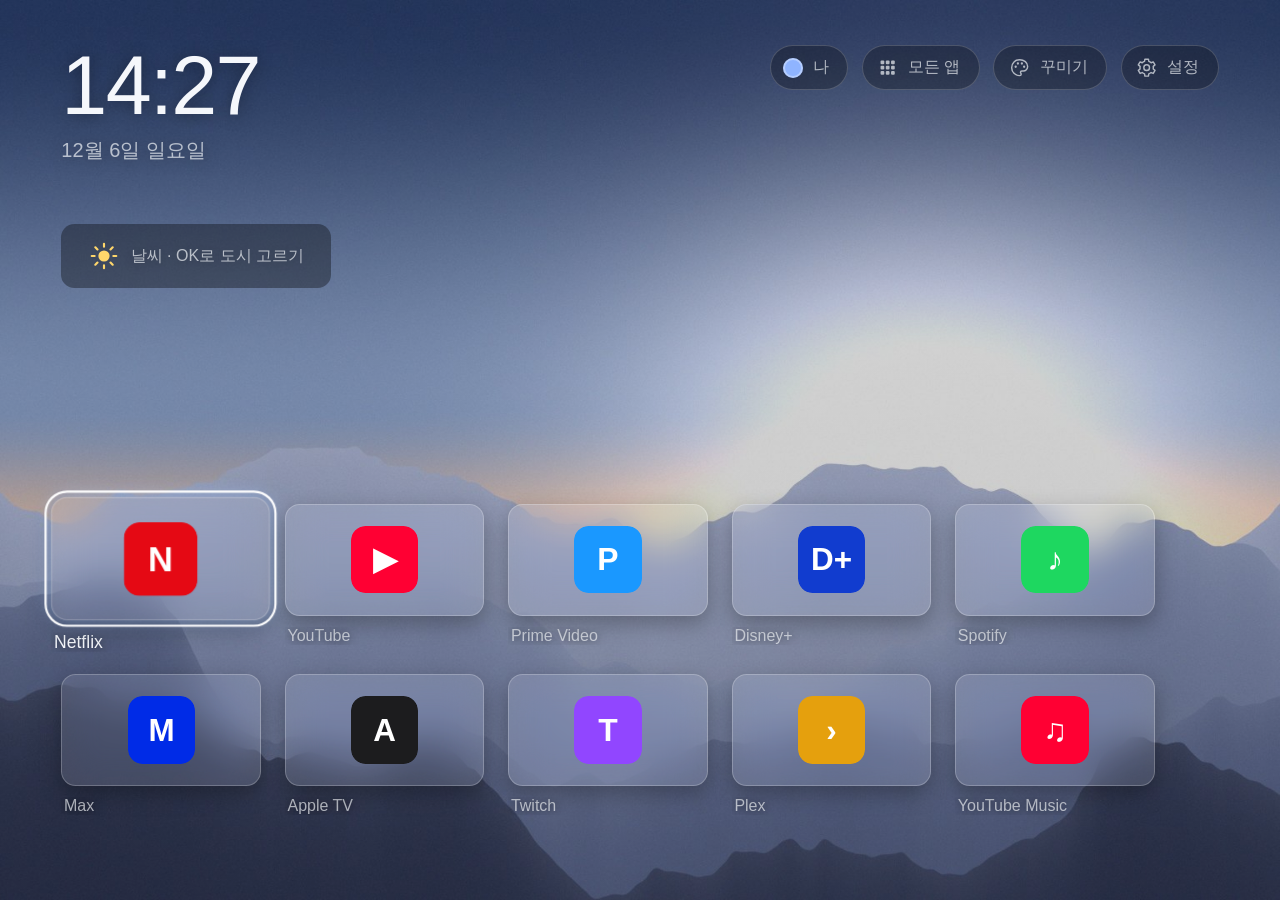
==== commit 0444c002: "Home widgets: clock and weather, with a desk clock and a weather page - The clock and the weather ar" ====
--- a/app/src/main/assets/www/index.html
+++ b/app/src/main/assets/www/index.html
@@ -11,8 +11,12 @@
   <div id="dim"></div>
 
   <main id="home" data-layout="grid" data-tiles="glass" data-labels="on">
+    <!-- Home widgets: placed by app.js in the free space of each design, never over the apps -->
+    <div id="widgets">
+      <div class="widget wclock clock focusable" data-w="clock" id="clock"><div class="time" id="time"></div><div class="date" id="date"></div><div class="nextevt" id="nextEvt" hidden></div><div class="nextevt memo" id="memoLine" hidden></div></div>
+      <div class="widget wwx focusable" data-w="weather" id="wWeather"><div class="weather" id="weather"></div></div>
+    </div>
     <header class="top">
-      <div class="clock" id="clock"><div class="time" id="time"></div><div class="date" id="date"></div><div class="weather" id="weather" hidden></div><div class="nextevt" id="nextEvt" hidden></div><div class="nextevt memo" id="memoLine" hidden></div></div>
       <nav class="quick">
         <button class="qbtn focusable profile" data-act="profiles" aria-label="프로필">
           <span class="pdot" id="pDot"></span><span id="pName">나</span>
@@ -80,6 +84,21 @@
     </div>
   </div>
 
+  <section id="clockPage" class="wpage" hidden>
+    <div class="cp-bg" id="cpBg"></div>
+    <div class="cp-main" id="cpMain"></div>
+    <div class="cp-under" id="cpUnder"></div>
+    <div class="cp-gear" id="cpGear">⚙ 시계 설정</div>
+    <div class="p-hint cp-hint"><span><kbd>◀ ▶</kbd>시계 모양</span><span><kbd>▼</kbd>설정</span><span><kbd>뒤로</kbd>닫기</span></div>
+  </section>
+
+  <section id="wxPage" class="wpage" hidden>
+    <div class="cp-bg" id="wxBg"></div>
+    <div class="wx-wrap" id="wxBody"></div>
+    <div class="cp-gear" id="wxGear">⚙ 날씨 설정</div>
+    <div class="p-hint cp-hint"><span><kbd>◀ ▶</kbd>도시 바꾸기</span><span><kbd>▼</kbd>설정</span><span><kbd>뒤로</kbd>닫기</span></div>
+  </section>
+
   <section id="mini" hidden></section>
 
   <aside id="panel" hidden>
@@ -105,6 +124,8 @@
   <div id="toast" role="status"></div>
   <script src="ambient.js"></script>
   <script src="keyboard.js"></script>
+  <script src="apps/island-core.js"></script>
+  <script src="apps/cinema-catalog.js"></script>
   <script src="app.js"></script>
 </body>
 </html>
--- a/app/src/main/assets/www/app.css
+++ b/app/src/main/assets/www/app.css
@@ -39,7 +39,7 @@
 
 /* ---------- home ---------- */
 #home { position: fixed; inset: 0; padding: 3.4rem 4.6rem 4.4rem; display: flex; flex-direction: column; }
-.top { display: flex; align-items: flex-start; justify-content: space-between; gap: 2rem; }
+.top { display: flex; align-items: flex-start; justify-content: flex-end; gap: 2rem; }
 .clock { text-shadow: 0 .1rem 1.2rem rgba(0,0,0,.35); }
 .time { font-size: 6.2rem; line-height: 1; font-weight: 300; letter-spacing: -.02em; font-variant-numeric: tabular-nums; }
 .time small { font-size: .38em; font-weight: 400; margin-left: .35em; letter-spacing: 0; opacity: .8; }
@@ -125,7 +125,7 @@
 
 /* ---------- layout: minimal ---------- */
 [data-layout="minimal"] .top { position: absolute; top: 3.4rem; right: 4.6rem; }
-[data-layout="minimal"] .clock { position: fixed; left: 0; right: 0; top: 21vh; text-align: center; }
+[data-layout="minimal"] .clock { text-align: center; }
 [data-layout="minimal"] .time { font-size: 13rem; font-weight: 200; }
 [data-layout="minimal"] .date { font-size: 1.9rem; margin-top: 1.4rem; }
 [data-layout="minimal"] .tiles { display: flex; gap: 1.6rem; overflow: hidden; padding: 2.4rem 3rem;
@@ -138,7 +138,7 @@
 [data-layout="minimal"] .label { text-align: center; font-size: 1.05rem; }
 
 .empty { margin: auto; font-size: 1.6rem; color: var(--ink-dim); background: rgba(0,0,0,.35); padding: 1.2rem 2rem; border-radius: 1rem; }
-[data-clock="off"] .clock { visibility: hidden; }
+
 
 /* ---------- category rows ---------- */
 .tiles.sections { display: flex; flex-direction: column; gap: 1.4rem; overflow: hidden; flex: 1 1 auto; min-height: 0; margin-top: 0; padding-top: 2.4rem;
@@ -268,7 +268,7 @@
 /* ---------- design: Dock ---------- */
 /* The dock never clips: icons fit the width (--dk, set from the app count), the focused icon really grows
    (width, not a scale), so its neighbours move aside, and its name shows above it. */
-[data-layout="dock"] .clock { position: fixed; left: 0; right: 0; top: 20vh; text-align: center; }
+[data-layout="dock"] .clock { text-align: center; }
 [data-layout="dock"] .time { font-size: 11rem; font-weight: 200; }
 [data-layout="dock"] .date { font-size: 1.8rem; margin-top: 1.2rem; }
 [data-layout="dock"] .weather { justify-content: center; font-size: 1.6rem; margin-top: 1.2rem; }
@@ -466,3 +466,173 @@
 .av.emoji.mid { font-size: 3.1rem; }
 .av.plus { background: rgba(255,255,255,.1); color: var(--ink); font-weight: 300; box-shadow: inset 0 0 0 .15rem rgba(255,255,255,.35); }
 .sw-btns { display: flex; gap: 1rem; }
+
+/* 마이 룸 */
+#me { padding: 0; gap: 0; }
+#me .me-head { display: none; }
+#me > .p-hint { position: absolute; left: 4rem; bottom: 1.4rem; z-index: 2; }
+#meGrid { position: relative; flex: 1; display: grid; grid-template-columns: 29rem minmax(0, 1fr) 25rem; grid-template-rows: minmax(0, 1fr); gap: 1.6rem; padding: 3rem 3.4rem 4.4rem; min-height: 0; }
+.mr-bg { position: absolute; inset: 0; background-size: cover; background-position: center; z-index: 0; }
+.mr-col { position: relative; z-index: 1; display: flex; flex-direction: column; gap: 1.4rem; min-height: 0; }
+.mr-w { border-radius: 1.4rem; padding: 1.3rem 1.4rem; background: rgba(255,255,255,.08); -webkit-backdrop-filter: blur(10px); backdrop-filter: blur(10px);
+  box-shadow: 0 .8rem 2rem rgba(0,0,0,.25); transition: transform .15s; overflow: hidden; min-height: 0; }
+.mr-w h3 { margin: 0 0 .9rem; font-size: 1.1rem; font-weight: 600; letter-spacing: .02em; display: flex; align-items: baseline; gap: .7rem; }
+.mr-w h3 small { font-size: .92rem; font-weight: 400; color: var(--ink-dim); }
+.mr-w.cfocus, .mr-btn.cfocus { transform: scale(1.03); outline: .22rem solid #fff; outline-offset: .3rem; background-color: rgba(255,255,255,.14); }
+.dim { color: var(--ink-dim); }
+
+.mr-hero { display: flex; gap: 1.4rem; align-items: center; padding: .6rem 0 .2rem; }
+.av.huge { width: 9rem; height: 9rem; font-size: 4rem; box-shadow: 0 0 0 .35rem rgba(255,255,255,.85), 0 1rem 2.4rem rgba(0,0,0,.4); }
+.av.emoji.huge { font-size: 5rem; }
+.mr-hero h2 { margin: 0 0 .5rem; font-size: 2.6rem; line-height: 1.1; }
+.mr-hero p { margin: .6rem 0 0; font-size: 1rem; color: var(--ink-dim); }
+.mr-chips { display: flex; flex-wrap: wrap; gap: .4rem; }
+.mr-chips span { font-size: .9rem; padding: .2rem .7rem; border-radius: 1rem; background: rgba(255,255,255,.14); }
+.mr-btns { display: flex; gap: .8rem; }
+.mr-btn { padding: .75rem 1.3rem; border-radius: 3rem; background: rgba(255,255,255,.1); font-size: 1.05rem; transition: transform .15s; }
+.mr-btn.cfocus { background: #fff; color: #11141b; }
+
+.mr-usage { flex: 1; display: flex; flex-direction: column; }
+.mr-urow { display: flex; gap: 1.2rem; align-items: flex-end; }
+.mr-ringbox { position: relative; width: 9rem; height: 9rem; flex: none; }
+.mr-ring { width: 100%; height: 100%; }
+.mr-ringbox > div { position: absolute; inset: 0; display: grid; place-content: center; text-align: center; }
+.mr-ringbox b { font-size: 1.25rem; }
+.mr-ringbox small { font-size: .85rem; color: var(--ink-dim); }
+.mr-bars { flex: 1; height: 8rem; display: grid; grid-template-columns: repeat(7, 1fr); gap: .45rem; align-items: end; }
+.mr-bars div { height: 100%; display: flex; flex-direction: column; justify-content: flex-end; align-items: center; gap: .3rem; }
+.mr-bars i { width: 100%; border-radius: .35rem .35rem .15rem .15rem; background: rgba(255,255,255,.28); }
+.mr-bars span { font-size: .8rem; color: var(--ink-dim); }
+.mr-top { margin-top: auto; padding-top: 1rem; display: grid; gap: .45rem; }
+.mr-top span { display: flex; align-items: center; gap: .6rem; font-size: 1rem; }
+.mr-top img { width: 1.6rem; height: 1.6rem; border-radius: .4rem; }
+.mr-top em { margin-left: auto; font-style: normal; color: var(--ink-dim); }
+
+.mr-home { flex: 1.25; display: flex; flex-direction: column; }
+.mr-mock { position: relative; flex: 1; min-height: 12rem; border-radius: 1rem; background-size: cover; background-position: center; overflow: hidden; padding: 1.2rem 1.4rem; display: flex; flex-direction: column; }
+.mr-dim { position: absolute; inset: 0; background: #000; }
+.mr-clock { position: relative; font-size: 2.6rem; font-weight: 300; text-shadow: 0 .2rem .8rem rgba(0,0,0,.4); }
+.mr-apps { position: relative; margin-top: auto; display: grid; grid-template-columns: repeat(5, 3.2rem); gap: .7rem; }
+.mr-apps i { width: 3.2rem; height: 3.2rem; border-radius: .8rem; background: rgba(255,255,255,.2) center / 62% no-repeat; box-shadow: 0 .3rem .8rem rgba(0,0,0,.3); }
+.mr-apps i.round { border-radius: 50%; } .mr-apps i.sq { border-radius: .2rem; }
+.lay-minimal .mr-clock, .lay-dock .mr-clock { align-self: center; margin-top: 1.2rem; font-size: 3.4rem; }
+.lay-minimal .mr-apps, .lay-dock .mr-apps { grid-template-columns: repeat(8, 2.6rem); justify-content: center; }
+.lay-minimal .mr-apps i, .lay-dock .mr-apps i { width: 2.6rem; height: 2.6rem; }
+.lay-dock .mr-apps { padding: .6rem; border-radius: 1rem; background: rgba(255,255,255,.14); }
+.lay-theater .mr-apps { grid-template-columns: repeat(6, 2.8rem); } .lay-theater .mr-apps i { width: 2.8rem; height: 2.8rem; }
+
+.mr-cal { flex: 1; }
+.mr-crow { display: grid; grid-template-columns: 17rem 1fr; gap: 1.4rem; }
+.mr-month b { display: block; font-size: 1.05rem; margin-bottom: .4rem; }
+.mr-mgrid { display: grid; grid-template-columns: repeat(7, 1fr); gap: .15rem; font-size: .88rem; text-align: center; }
+.mr-mgrid span { position: relative; height: 1.75rem; line-height: 1.6rem; border-radius: .5rem; }
+.mr-mgrid .h { color: var(--ink-dim); font-size: .78rem; }
+.mr-mgrid .sun { color: #fca5a5; }
+.mr-mgrid .out { opacity: .3; }
+.mr-mgrid .today { background: #fff; color: #11141b; font-weight: 700; }
+.mr-mgrid em { position: absolute; left: 50%; bottom: .05rem; width: .32rem; height: .32rem; margin-left: -.16rem; border-radius: 50%; background: #8fb4ff; }
+.mr-mgrid em.mine { background: #fbbf24; }
+.mr-evs { list-style: none; margin: 0; padding: 0; display: grid; gap: .55rem; align-content: start; }
+.mr-evs li { padding: .45rem .7rem; border-left: .28rem solid #8fb4ff; background: rgba(255,255,255,.06); border-radius: .4rem; font-size: 1rem; white-space: nowrap; overflow: hidden; text-overflow: ellipsis; }
+.mr-evs li.mine { border-left-color: #fbbf24; }
+.mr-evs li b { display: block; font-size: .85rem; color: var(--ink-dim); font-weight: 500; }
+.mr-evs li.none { border-left-color: transparent; color: var(--ink-dim); }
+
+.mr-memo { flex: 1.1; }
+.mr-notes { display: grid; grid-template-columns: repeat(2, 1fr); gap: .9rem; }
+.mr-note { min-height: 6.4rem; padding: .8rem .9rem; border-radius: .8rem; background: var(--c); color: #1d1a12; transform: rotate(var(--r)); box-shadow: 0 .5rem 1.2rem rgba(0,0,0,.35); display: flex; flex-direction: column; }
+.mr-note p { margin: 0; flex: 1; font-size: 1rem; line-height: 1.35; overflow: hidden; display: -webkit-box; -webkit-line-clamp: 3; -webkit-box-orient: vertical; word-break: keep-all; }
+.mr-note small { font-size: .8rem; opacity: .6; }
+.mr-note:nth-child(3) { grid-column: span 2; min-height: 4rem; }
+.mr-note.empty { grid-column: span 2; background: rgba(255,255,255,.07); color: var(--ink-dim); box-shadow: none; transform: none; border: .12rem dashed rgba(255,255,255,.25); }
+
+.mr-posters { display: grid; grid-template-columns: repeat(3, 1fr); gap: .7rem; }
+.mr-poster { position: relative; height: 9.6rem; border-radius: .7rem; padding: .7rem; display: flex; flex-direction: column; justify-content: flex-end; gap: .35rem; box-shadow: 0 .4rem 1rem rgba(0,0,0,.35); }
+.mr-poster b { font-size: .95rem; line-height: 1.2; word-break: keep-all; }
+.mr-poster i { height: .25rem; border-radius: .2rem; background: rgba(255,255,255,.25); overflow: hidden; }
+.mr-poster i em { display: block; height: 100%; background: #f472b6; }
+.mr-poster small { font-size: .75rem; opacity: .75; }
+.mr-poster.empty { grid-column: span 3; height: 5rem; background: rgba(255,255,255,.07); color: var(--ink-dim); box-shadow: none; }
+
+.mr-trophy { display: flex; gap: 1rem; align-items: center; }
+.mr-trophy svg { width: 4.4rem; height: 4.4rem; flex: none; }
+.mr-trophy div { display: grid; gap: .3rem; font-size: .95rem; }
+.mr-trophy b { display: inline-block; width: 3.6rem; color: var(--ink-dim); font-weight: 500; }
+.mr-stats { display: grid; grid-template-columns: repeat(3, 1fr); gap: .6rem; margin-top: 1.2rem; }
+.mr-stats span { padding: .7rem .8rem; border-radius: .8rem; background: rgba(255,255,255,.06); font-size: .85rem; color: var(--ink-dim); display: grid; gap: .2rem; }
+.mr-stats b { font-size: 1.2rem; color: var(--ink); font-weight: 600; }
+.mr-memo { flex: none; }
+.mr-cin { flex: 1; display: flex; flex-direction: column; }
+.mr-posters { flex: 1; min-height: 0; }
+.mr-poster { height: auto; min-height: 9.6rem; }
+.mr-island { flex: 1; display: flex; flex-direction: column; }
+.mr-isl { flex: 1; min-height: 0; width: 100%; border-radius: .9rem; background: #1574a8; }
+.mr-islinfo { margin-top: .6rem; font-size: .95rem; color: var(--ink-dim); }
+.mr-pair { display: grid; grid-template-columns: 1fr 1fr; gap: 1rem; }
+.mr-pair .mr-w { padding: 1rem 1.1rem; }
+.mr-pair .mr-posters { grid-template-columns: 1fr 1fr; gap: .5rem; }
+.mr-pair .mr-poster { min-height: 6.4rem; padding: .5rem; }
+.mr-pair .mr-poster b { font-size: .82rem; }
+.mr-pair .mr-trophy svg { width: 2.8rem; height: 2.8rem; }
+.mr-pair .mr-trophy div { font-size: .8rem; }
+.mr-pair .mr-trophy b { width: 2.8rem; }
+.mr-pair .mr-poster.empty { grid-column: span 2; min-height: 4rem; }
+
+/* ---------- home widgets ---------- */
+#widgets { position: absolute; inset: 0; pointer-events: none; z-index: 1; }
+.widget { position: absolute; left: 0; top: 0; padding: .7rem 1rem; margin: -.7rem -1rem; border-radius: 1.4rem; transition: background .15s, transform .15s; }
+.widget[hidden] { display: none !important; }
+.widget.focus { background: rgba(10,14,24,.35); outline: .22rem solid rgba(255,255,255,.9); outline-offset: .2rem; }
+.widget.wmove { outline: .22rem dashed #fff; outline-offset: .2rem; background: rgba(10,14,24,.35); }
+.wwx .weather { margin-top: 0; text-shadow: 0 .1rem 1rem rgba(0,0,0,.35); }
+.wwx .weather.empty { color: var(--ink-dim); font-size: 1.2rem; }
+/* the header keeps room for the widget band in designs whose apps start near the top */
+.top { min-height: var(--band, 0px); }
+[data-layout="grid"], [data-layout="column"], [data-layout="collage"] { --band: 12rem; }
+[data-layout="icons"], [data-layout="theater"] { --band: 7.6rem; }
+
+/* ---------- clock and weather pages ---------- */
+.wpage { position: fixed; inset: 0; z-index: 8; background: #05070d; overflow: hidden; animation: fade .25s ease; }
+.cp-bg { position: absolute; inset: -4%; background-size: cover; background-position: center; filter: blur(28px) brightness(.45) saturate(1.2); }
+.cp-main { position: absolute; left: 0; right: 0; top: 44%; transform: translateY(-50%); display: grid; justify-items: center; gap: 1.6rem; text-shadow: 0 .4rem 3rem rgba(0,0,0,.45); transition: opacity .6s, filter .6s; }
+.cp-main.night { opacity: .55; filter: sepia(.6) saturate(1.6) hue-rotate(-18deg); }
+.cp-digital { font-size: 19rem; font-weight: 200; line-height: 1; letter-spacing: -.03em; font-variant-numeric: tabular-nums; }
+.cp-digital small { font-size: .26em; font-weight: 300; margin-left: .3em; opacity: .75; }
+.cp-digital em { font-style: normal; font-size: .3em; opacity: .55; margin-left: .25em; }
+.cp-date { font-size: 2.2rem; color: var(--ink-dim); }
+.cp-analog { width: 34rem; height: 34rem; }
+.cp-flip { display: flex; gap: 1.2rem; align-items: center; }
+.cp-flip b { position: relative; display: grid; place-items: center; width: 11rem; height: 15rem; border-radius: 1.4rem; font-size: 12rem; font-weight: 600; font-variant-numeric: tabular-nums;
+  background: linear-gradient(180deg, #262c3c 0 50%, #1d2230 50% 100%); box-shadow: 0 1.4rem 3rem rgba(0,0,0,.5), inset 0 .1rem 0 rgba(255,255,255,.08); }
+.cp-flip b::after { content: ""; position: absolute; left: 0; right: 0; top: 50%; height: .2rem; background: rgba(0,0,0,.55); }
+.cp-flip i { font-style: normal; font-size: 8rem; opacity: .6; margin: 0 .2rem; }
+.cp-flip small { font-size: 2.2rem; opacity: .7; align-self: flex-end; margin-bottom: 1rem; }
+.cp-under { position: absolute; left: 0; right: 0; bottom: 9rem; display: flex; justify-content: center; gap: 2.4rem; font-size: 1.5rem; color: var(--ink-dim); }
+.cp-under span { display: flex; align-items: center; gap: .6rem; }
+.cp-under svg { width: 2.2rem; height: 2.2rem; }
+.cp-gear { position: absolute; right: 3.2rem; bottom: 2.6rem; padding: .7rem 1.3rem; border-radius: 2rem; font-size: 1.1rem; color: var(--ink-dim); background: rgba(255,255,255,.06); opacity: .55; transition: all .2s; }
+.cp-gear.sel { opacity: 1; background: #fff; color: #11141b; }
+.cp-hint { position: absolute; left: 3.2rem; bottom: 2.6rem; opacity: .6; }
+
+.wx-wrap { position: absolute; inset: 3.4rem 4.6rem 6rem; display: grid; grid-template-columns: 30rem minmax(0, 1fr); grid-template-rows: auto minmax(0, 1fr); gap: 2.2rem 3rem; }
+.wx-now { grid-row: span 2; display: flex; flex-direction: column; gap: .8rem; }
+.wx-now .city { font-size: 1.6rem; color: var(--ink-dim); display: flex; align-items: center; gap: .8rem; }
+.wx-now .city b { color: var(--ink); font-size: 2rem; }
+.wx-now svg.big { width: 10rem; height: 10rem; }
+.wx-now .temp { font-size: 9rem; font-weight: 200; line-height: 1; }
+.wx-now .desc { font-size: 2rem; }
+.wx-now .hilo { font-size: 1.4rem; color: var(--ink-dim); }
+.wx-facts { margin-top: auto; display: grid; grid-template-columns: 1fr 1fr; gap: .8rem; }
+.wx-facts div { padding: .9rem 1.1rem; border-radius: 1rem; background: rgba(255,255,255,.07); font-size: 1rem; color: var(--ink-dim); }
+.wx-facts b { display: block; font-size: 1.4rem; color: var(--ink); margin-top: .2rem; font-weight: 500; }
+.wx-card { border-radius: 1.4rem; padding: 1.3rem 1.5rem; background: rgba(255,255,255,.07); min-height: 0; }
+.wx-card h3 { margin: 0 0 .8rem; font-size: 1.1rem; font-weight: 600; color: var(--ink-dim); }
+.wx-hours svg { width: 100%; height: auto; max-height: 16rem; display: block; }
+.wx-days { display: grid; grid-template-columns: repeat(7, minmax(0, 1fr)); gap: .8rem; }
+.wx-day { display: grid; justify-items: center; gap: .4rem; padding: .9rem .4rem; border-radius: 1rem; background: rgba(255,255,255,.05); font-size: 1.05rem; }
+.wx-day.today { background: rgba(255,255,255,.14); }
+.wx-day svg { width: 3.2rem; height: 3.2rem; }
+.wx-day b { font-size: 1.25rem; font-weight: 500; }
+.wx-day small { color: #8fc1ff; font-size: .95rem; }
+.wx-empty { position: absolute; inset: 0; display: grid; place-content: center; text-align: center; gap: 1rem; font-size: 1.6rem; color: var(--ink-dim); }
+.wx-empty b { color: var(--ink); font-size: 2.2rem; }
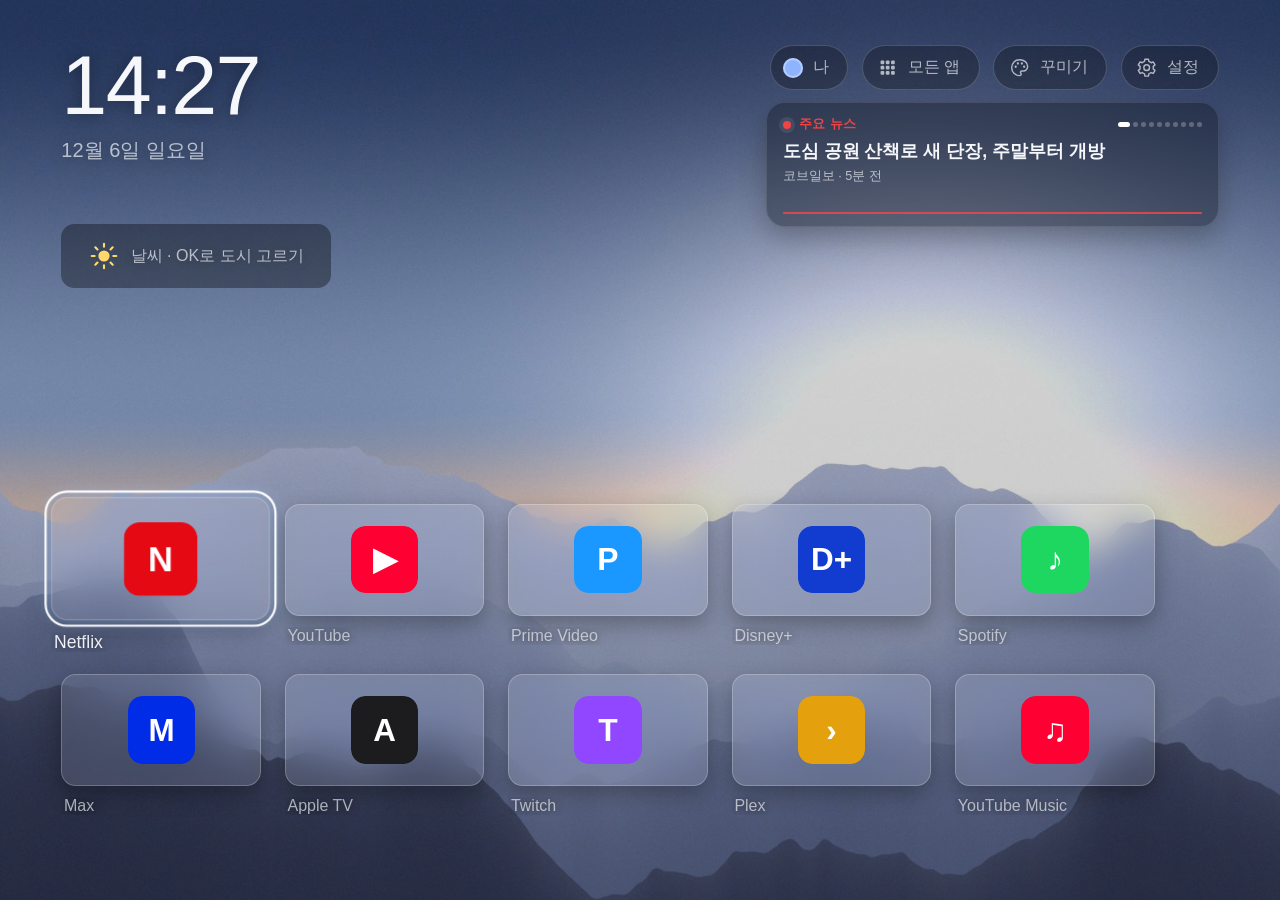
==== commit cecaea87: "News widget and a front-page news screen - The TV app fetches RSS/Atom feeds for the page (Google Ne" ====
--- a/app/src/main/assets/www/index.html
+++ b/app/src/main/assets/www/index.html
@@ -15,6 +15,7 @@
     <div id="widgets">
       <div class="widget wclock clock focusable" data-w="clock" id="clock"><div class="time" id="time"></div><div class="date" id="date"></div><div class="nextevt" id="nextEvt" hidden></div><div class="nextevt memo" id="memoLine" hidden></div></div>
       <div class="widget wwx focusable" data-w="weather" id="wWeather"><div class="weather" id="weather"></div></div>
+      <div class="widget wnews focusable" data-w="news" id="wNews"><div class="wn-head"><span class="wn-dot"></span><span id="wnCat">주요 뉴스</span><span class="wn-pos" id="wnPos"></span></div><div class="wn-stage" id="wnStage"></div><div class="wn-bar"><i></i></div></div>
     </div>
     <header class="top">
       <nav class="quick">
@@ -99,6 +100,14 @@
     <div class="p-hint cp-hint"><span><kbd>◀ ▶</kbd>도시 바꾸기</span><span><kbd>▼</kbd>설정</span><span><kbd>뒤로</kbd>닫기</span></div>
   </section>
 
+  <section id="newsPage" class="wpage" hidden>
+    <div class="cp-bg" id="nwBg"></div>
+    <div class="nw" id="nwBody"></div>
+    <div class="cp-gear" id="nwGear">⚙ 뉴스 설정</div>
+    <div class="p-hint cp-hint"><span><kbd>◀ ▶</kbd>분야 (맨 위에서)</span><span><kbd>OK</kbd>자세히</span><span><kbd>뒤로</kbd>닫기</span></div>
+    <div id="nwArticle" hidden></div>
+  </section>
+
   <section id="mini" hidden></section>
 
   <aside id="panel" hidden>
--- a/app/src/main/assets/www/app.css
+++ b/app/src/main/assets/www/app.css
@@ -636,3 +636,80 @@
 .wx-day small { color: #8fc1ff; font-size: .95rem; }
 .wx-empty { position: absolute; inset: 0; display: grid; place-content: center; text-align: center; gap: 1rem; font-size: 1.6rem; color: var(--ink-dim); }
 .wx-empty b { color: var(--ink); font-size: 2.2rem; }
+
+/* ---------- news widget ---------- */
+.wnews { width: 34rem; padding: 1rem 1.2rem .9rem; border-radius: 1.4rem; background: rgba(10,14,24,.38); -webkit-backdrop-filter: blur(14px); backdrop-filter: blur(14px);
+  border: .08rem solid rgba(255,255,255,.1); box-shadow: 0 .8rem 2rem rgba(0,0,0,.25); margin: 0; }
+.wnews.focus { background: rgba(10,14,24,.55); }
+.wn-head { display: flex; align-items: center; gap: .6rem; font-size: .95rem; font-weight: 700; letter-spacing: .04em; color: var(--nc, #ef4444); text-transform: uppercase; }
+.wn-dot { width: .6rem; height: .6rem; border-radius: 50%; background: var(--nc, #ef4444); box-shadow: 0 0 0 .3rem rgba(255,255,255,.08); animation: wnpulse 2s ease-in-out infinite; }
+@keyframes wnpulse { 50% { box-shadow: 0 0 0 .5rem rgba(255,255,255,0); opacity: .6; } }
+.wn-pos { margin-left: auto; display: flex; gap: .25rem; }
+.wn-pos i { width: .35rem; height: .35rem; border-radius: 50%; background: rgba(255,255,255,.25); }
+.wn-pos i.on { background: #fff; width: .9rem; border-radius: .2rem; }
+.wn-stage { position: relative; height: 4.9rem; margin-top: .5rem; overflow: hidden; }
+.wn-item { position: absolute; inset: 0; display: flex; flex-direction: column; gap: .35rem; transform: translateY(70%); opacity: 0; transition: transform .7s cubic-bezier(.2,.7,.2,1), opacity .6s; }
+.wn-item.cur { transform: none; opacity: 1; }
+.wn-item.out { transform: translateY(-70%); opacity: 0; }
+.wn-item b { font-size: 1.32rem; font-weight: 600; line-height: 1.35; color: var(--ink); display: -webkit-box; -webkit-line-clamp: 2; -webkit-box-orient: vertical; overflow: hidden; word-break: keep-all; }
+.wn-item small { font-size: .95rem; color: var(--ink-dim); }
+.wn-bar { height: .18rem; border-radius: .1rem; background: rgba(255,255,255,.1); margin-top: .5rem; overflow: hidden; }
+.wn-bar i { display: block; height: 100%; width: 100%; background: var(--nc, #ef4444); opacity: .8; transform-origin: left; animation: wnbar 7s linear forwards; }
+@keyframes wnbar { from { transform: scaleX(0); } to { transform: scaleX(1); } }
+[data-layout="minimal"] .wnews, [data-layout="dock"] .wnews { width: 40rem; }
+
+/* ---------- news page ---------- */
+.nw { position: absolute; inset: 3rem 4.6rem 6rem; display: flex; flex-direction: column; gap: 1.8rem; }
+.nw-head { display: flex; align-items: flex-end; gap: 2.4rem; padding-bottom: 1.2rem; border-bottom: .12rem solid rgba(255,255,255,.14); }
+.nw-head h1 { margin: 0; font-family: "Noto Serif CJK KR", "Noto Serif KR", serif; font-size: 3.4rem; font-weight: 800; letter-spacing: -.02em; }
+.nw-head p { margin: .3rem 0 0; font-size: 1.1rem; color: var(--ink-dim); }
+.nw-tabs { margin-left: auto; display: flex; gap: .5rem; flex-wrap: wrap; justify-content: flex-end; }
+.nw-tabs span { padding: .55rem 1.1rem; border-radius: 2rem; font-size: 1.05rem; background: rgba(255,255,255,.07); color: var(--ink-dim); border: .1rem solid transparent; }
+.nw-tabs span.on { color: #fff; background: rgba(255,255,255,.12); border-color: var(--nc); box-shadow: inset 0 -.25rem 0 var(--nc); }
+.nw-tabs span.sel { background: #fff; color: #11141b; box-shadow: none; border-color: #fff; }
+.nw-main { flex: 1; min-height: 0; display: grid; grid-template-columns: minmax(0, 1.15fr) minmax(0, 1fr); gap: 2.4rem; }
+.nw-hero { position: relative; border-radius: 1.6rem; padding: 2.4rem 2.6rem; display: flex; flex-direction: column; gap: 1.1rem; overflow: hidden;
+  background: radial-gradient(120% 90% at 0% 0%, rgba(255,255,255,.14), rgba(255,255,255,.03) 60%), rgba(12,16,28,.55); border: .08rem solid rgba(255,255,255,.1); transition: transform .15s; }
+.nw-hero::before { content: ""; position: absolute; left: 0; top: 0; bottom: 0; width: .55rem; background: var(--nc); }
+.nw-hero.sel { outline: .25rem solid #fff; outline-offset: .3rem; transform: scale(1.01); }
+.nw-kicker { font-size: 1rem; font-weight: 800; letter-spacing: .08em; color: var(--nc); }
+.nw-hero h2 { margin: 0; font-family: "Noto Serif CJK KR", "Noto Serif KR", serif; font-size: 2.9rem; line-height: 1.28; font-weight: 800; word-break: keep-all; display: -webkit-box; -webkit-line-clamp: 4; -webkit-box-orient: vertical; overflow: hidden; }
+.nw-meta { margin: 0; font-size: 1.15rem; color: var(--ink-dim); }
+.nw-sum { margin: 0; font-size: 1.25rem; line-height: 1.6; color: rgba(255,255,255,.82); }
+.nw-rel { margin-top: .4rem; padding-top: 1rem; border-top: .08rem solid rgba(255,255,255,.12); }
+.nw-rel small { font-size: .95rem; font-weight: 700; color: var(--ink-dim); letter-spacing: .06em; }
+.nw-rel ul { margin: .7rem 0 0; padding: 0; list-style: none; display: grid; gap: .6rem; }
+.nw-rel li { font-size: 1.12rem; line-height: 1.4; padding-left: 1rem; position: relative; word-break: keep-all; }
+.nw-rel li::before { content: ""; position: absolute; left: 0; top: .6rem; width: .35rem; height: .35rem; border-radius: 50%; background: var(--nc); }
+.nw-rel em { font-style: normal; font-size: .95rem; color: var(--ink-dim); }
+.nw-open { margin-top: auto; font-size: 1rem; color: var(--ink-dim); }
+.nw-list { min-height: 0; overflow: hidden; display: flex; flex-direction: column; gap: .2rem; padding: .3rem; }
+.nw-item { display: flex; gap: 1.2rem; align-items: flex-start; padding: 1rem 1.1rem; border-radius: 1.1rem; border-bottom: .08rem solid rgba(255,255,255,.07); flex: none; transition: background .12s; }
+.nw-num { font-family: "Noto Serif CJK KR", "Noto Serif KR", serif; font-size: 1.9rem; font-weight: 800; line-height: 1; color: var(--nc); min-width: 2.4rem; opacity: .85; }
+.nw-item b { display: block; font-size: 1.28rem; font-weight: 600; line-height: 1.4; word-break: keep-all; display: -webkit-box; -webkit-line-clamp: 2; -webkit-box-orient: vertical; overflow: hidden; }
+.nw-item small { display: block; margin-top: .35rem; font-size: .95rem; color: var(--ink-dim); }
+.nw-item.sel { background: #fff; color: #11141b; border-color: transparent; }
+.nw-item.sel small { color: #4b5563; }
+.nw-empty { flex: 1; display: grid; place-content: center; text-align: center; font-size: 1.7rem; color: var(--ink-dim); line-height: 1.6; }
+.nw-empty small { font-size: 1.1rem; }
+#nwArticle { position: absolute; inset: 0; background: rgba(4,6,12,.72); -webkit-backdrop-filter: blur(10px); backdrop-filter: blur(10px); display: grid; place-items: center; animation: fade .2s ease; z-index: 2; }
+#nwArticle[hidden] { display: none !important; }
+.nw-art { position: relative; width: min(78rem, 88vw); display: grid; grid-template-columns: minmax(0, 1fr) 19rem; gap: 3rem; padding: 2.8rem 3rem 3.6rem; border-radius: 1.8rem;
+  background: radial-gradient(120% 90% at 0% 0%, rgba(255,255,255,.12), rgba(255,255,255,.03) 60%), #10141f; border: .08rem solid rgba(255,255,255,.12); box-shadow: 0 2rem 5rem rgba(0,0,0,.5); }
+.nw-art::before { content: ""; position: absolute; left: 0; top: 2.4rem; bottom: 2.4rem; width: .5rem; border-radius: 0 .3rem .3rem 0; background: var(--nc); }
+.nw-art h2 { margin: .6rem 0 .8rem; font-family: "Noto Serif CJK KR", "Noto Serif KR", serif; font-size: 2.6rem; line-height: 1.3; font-weight: 800; word-break: keep-all; }
+.nw-note { margin-top: 1.4rem; font-size: .95rem; color: var(--ink-dim); }
+.nw-qr { display: grid; justify-items: center; align-content: center; gap: .8rem; text-align: center; padding: 1.4rem; border-radius: 1.4rem; background: rgba(255,255,255,.06); }
+.nw-qr svg, .nw-qr-ph { width: 14rem; height: 14rem; border-radius: .8rem; background: #fff; }
+.nw-qr-ph { display: grid; place-items: center; color: #6b7280; font-size: 1rem; line-height: 1.5; }
+.nw-qr b { font-size: 1.25rem; }
+.nw-qr small { font-size: .95rem; color: var(--ink-dim); line-height: 1.5; }
+.nw-art-hint { position: absolute; left: 3rem; bottom: 1.3rem; opacity: .7; }
+/* compact news widget: one line per headline, for tight spaces */
+.wnews.compact { width: 30rem; padding: .7rem 1rem .6rem; }
+.wnews.compact .wn-stage { height: 2.3rem; margin-top: .3rem; }
+.wnews.compact .wn-item { flex-direction: row; align-items: baseline; gap: .8rem; }
+.wnews.compact .wn-item b { -webkit-line-clamp: 1; font-size: 1.18rem; flex: 1; min-width: 0; }
+.wnews.compact .wn-item small { flex: none; font-size: .9rem; }
+.wnews.compact .wn-bar { margin-top: .3rem; }
+[data-layout="minimal"] .wnews.compact, [data-layout="dock"] .wnews.compact { width: 26rem; }
